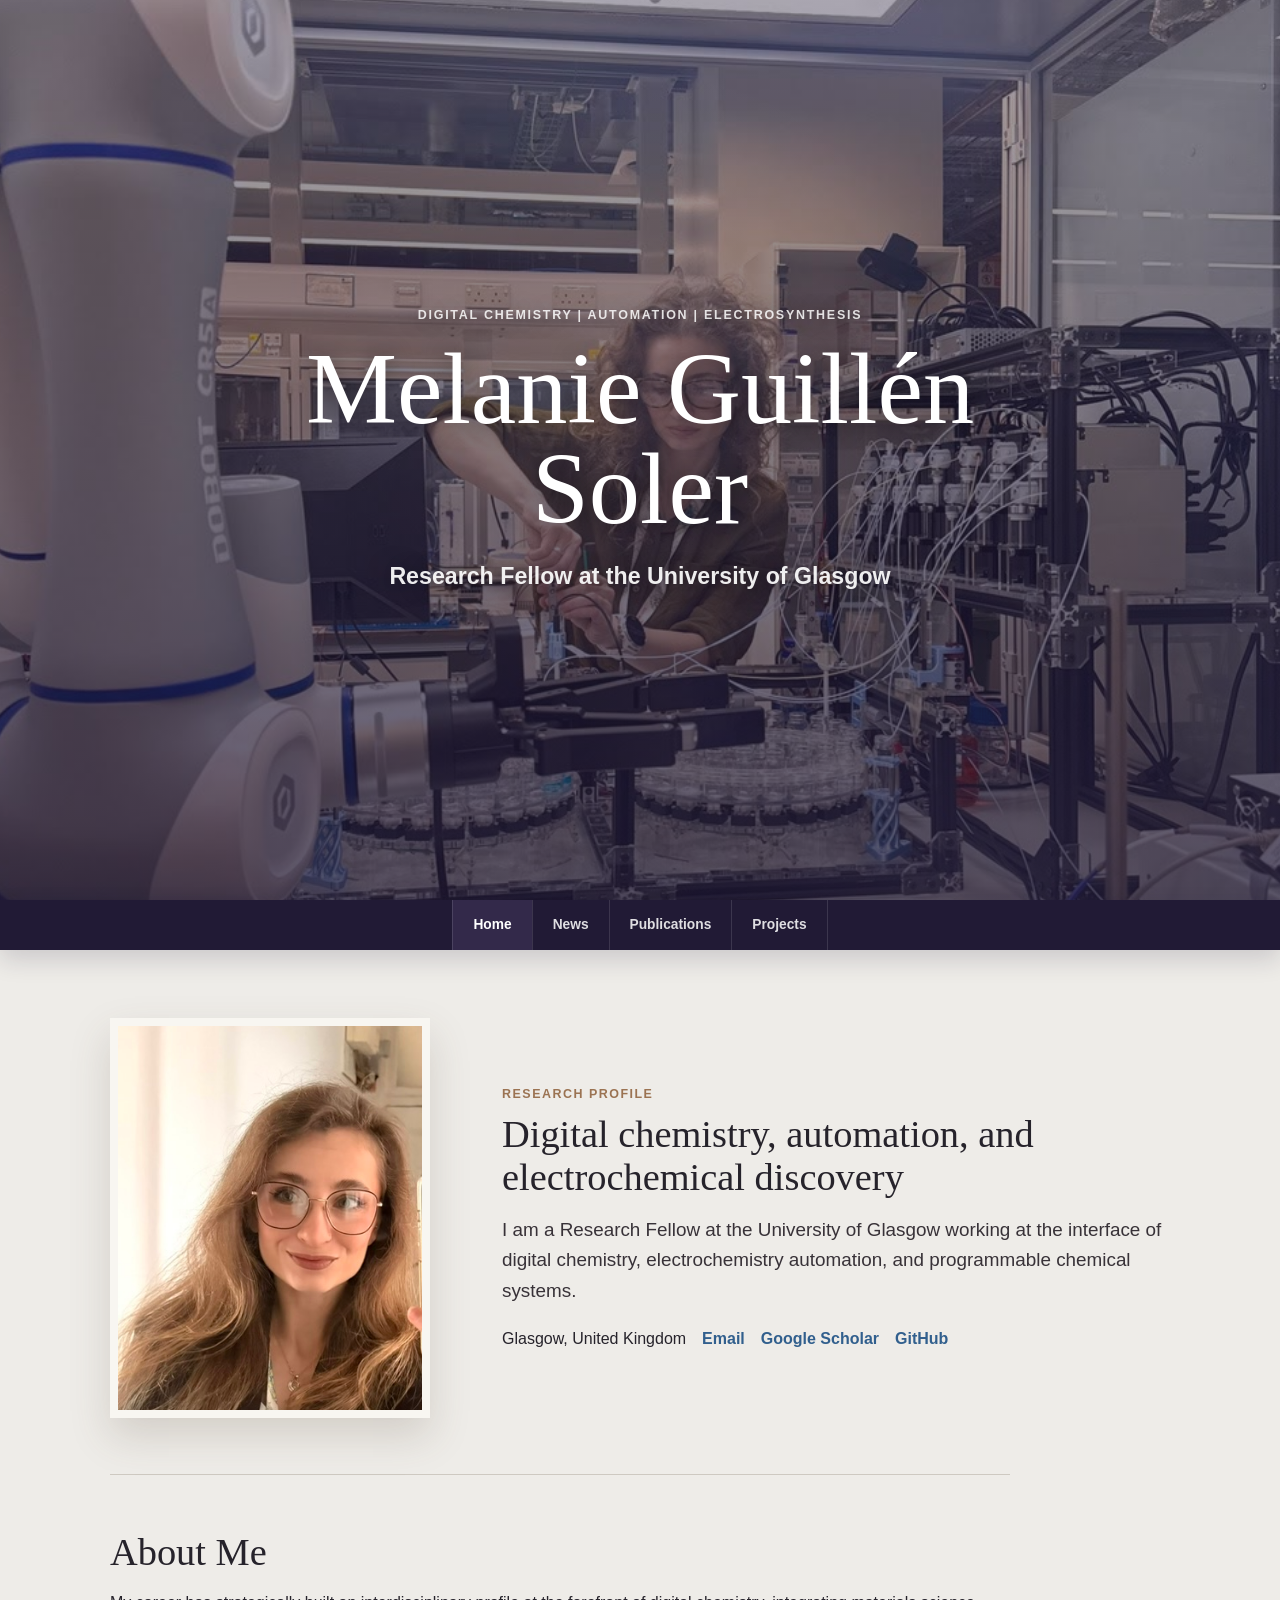
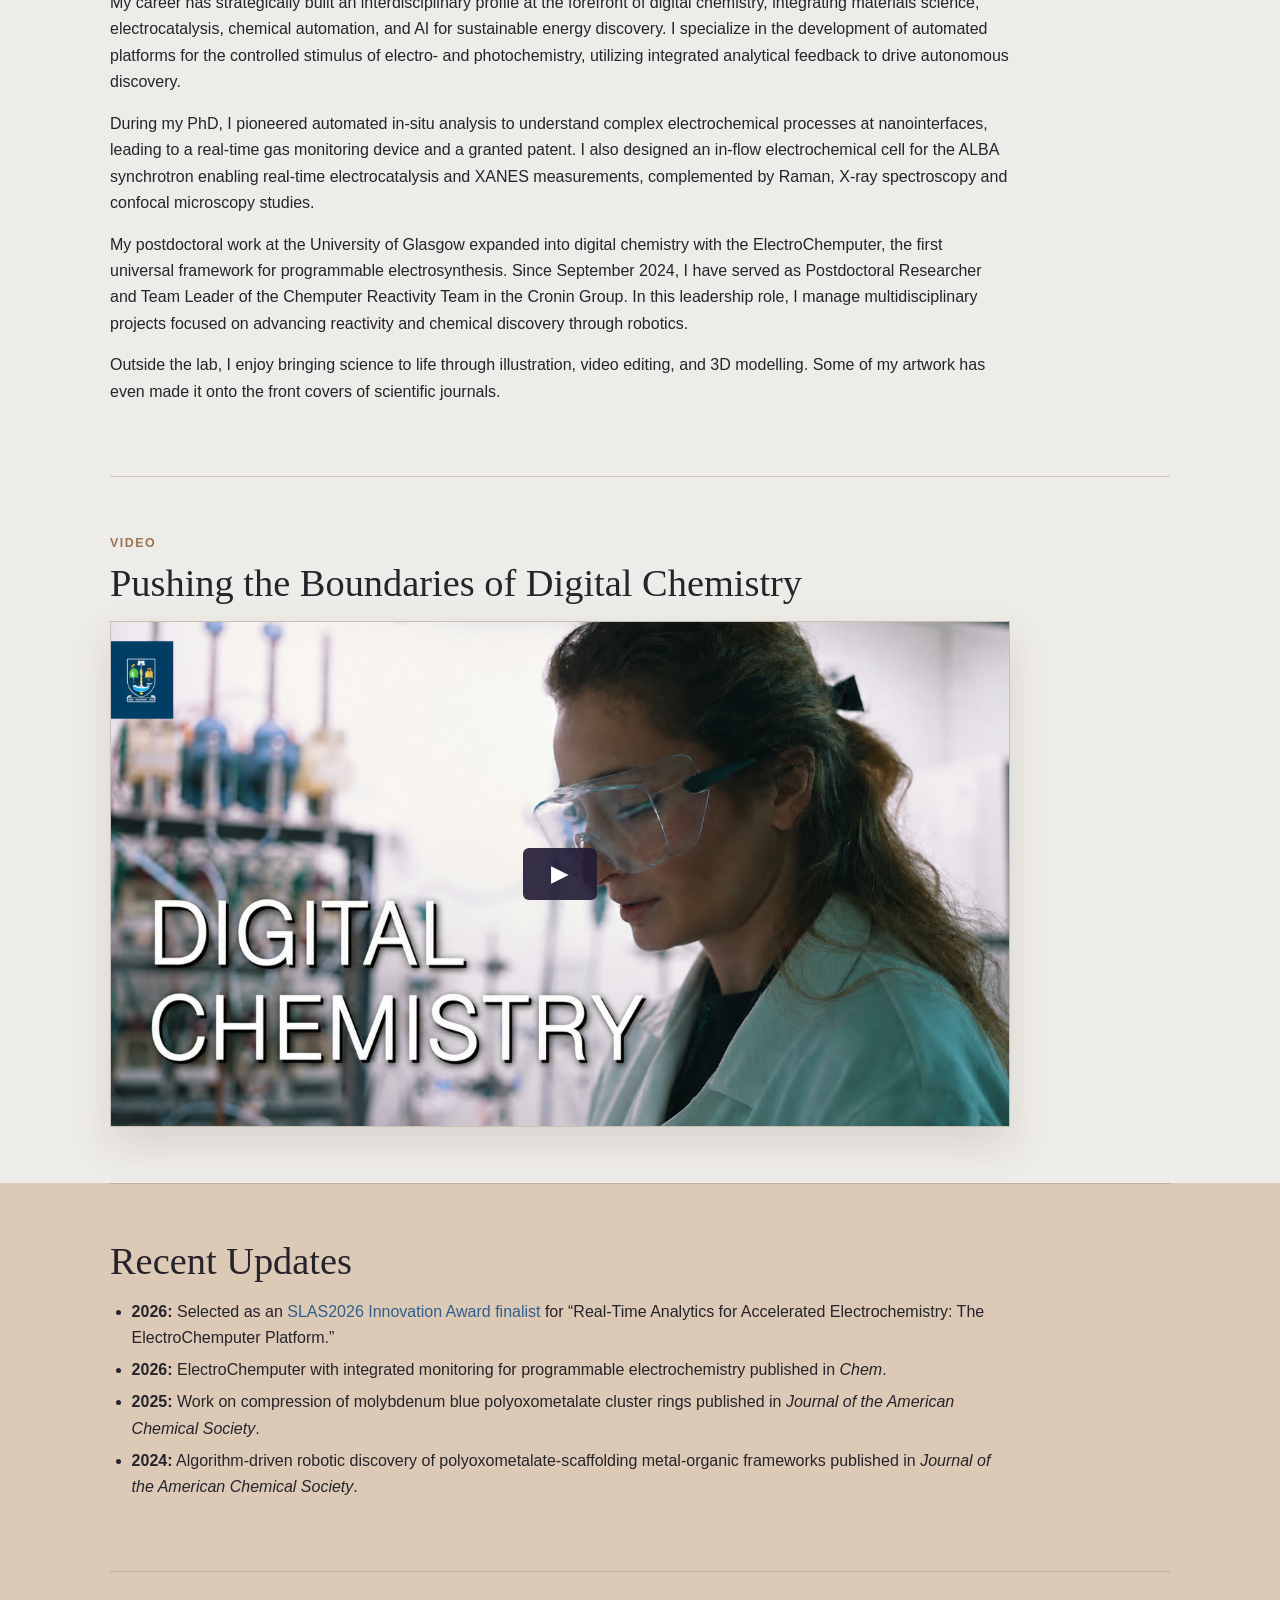
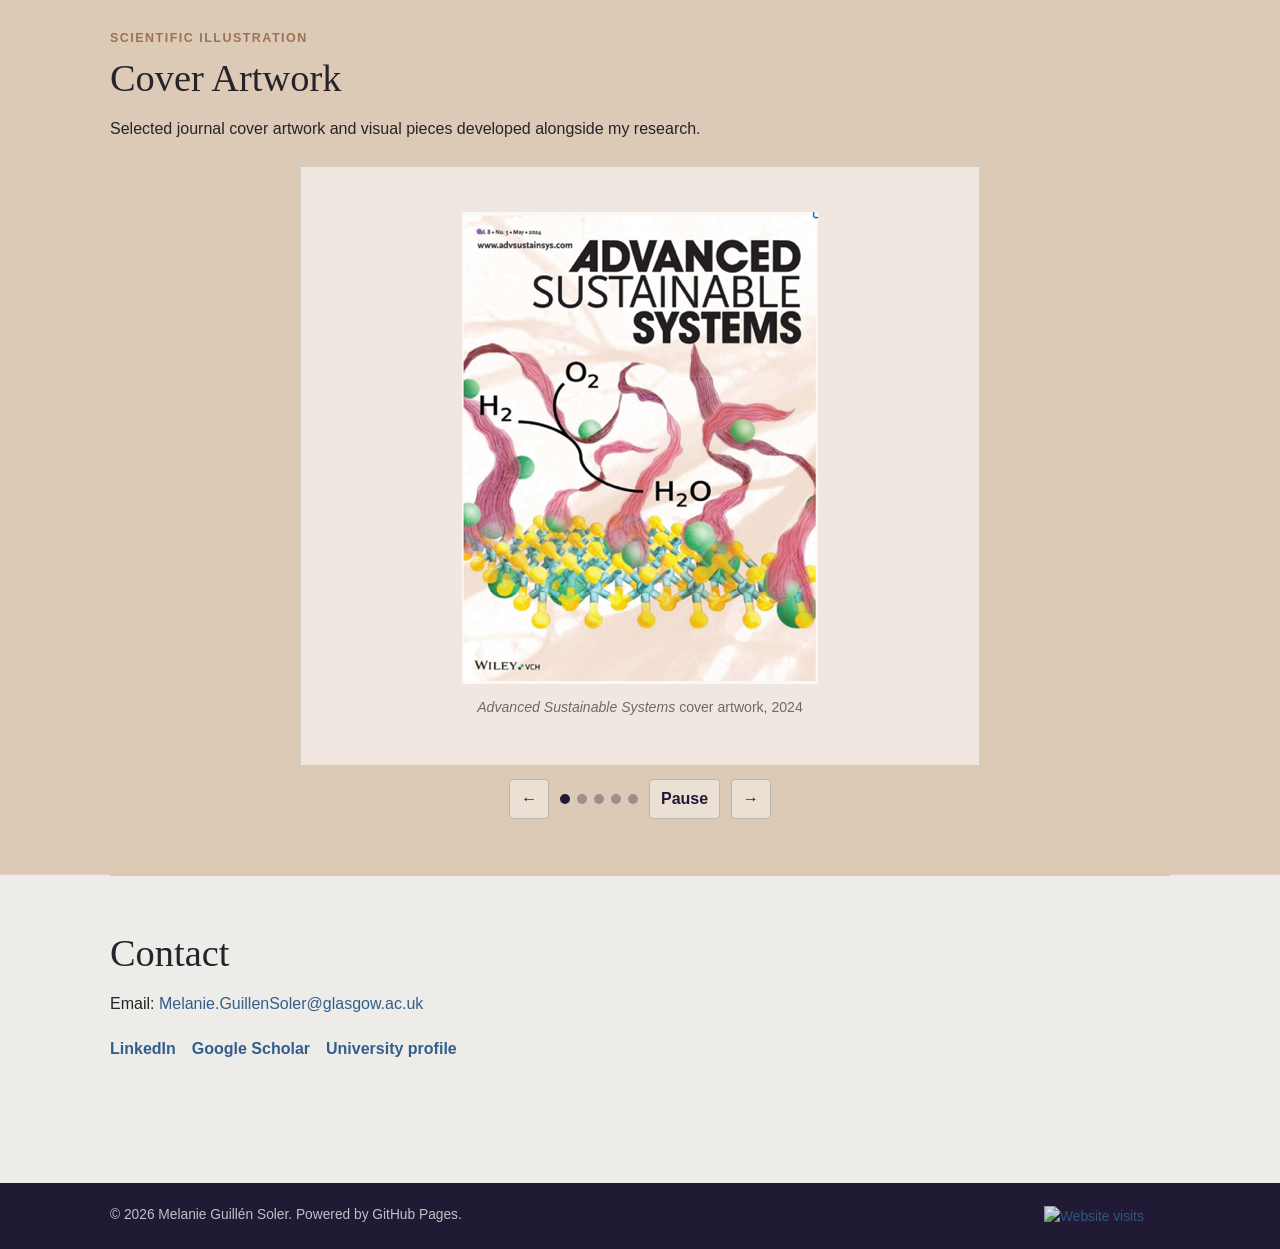
==== index.html @ f14cb4eb "Center publications and update figures" ====
<!DOCTYPE html>
<html lang="en">
<head>
  <meta charset="UTF-8" />
  <meta name="viewport" content="width=device-width, initial-scale=1.0" />
  <title>Melanie Guillén Soler | Digital Chemistry Research</title>
  <meta
    name="description"
    content="Official website of Melanie Guillén Soler, a digital chemistry researcher working on electrochemistry automation, programmable discovery, and materials research."
  />
  <meta name="author" content="Melanie Guillén Soler" />
  <meta name="robots" content="index, follow" />
  <meta
    name="keywords"
    content="Melanie Guillén Soler, Melanie Guillen Soler, digital chemistry, electrochemistry automation, Chemputer, University of Glasgow"
  />
  <link rel="canonical" href="https://melaniesoler.eu/" />

  <meta property="og:type" content="profile" />
  <meta property="og:title" content="Melanie Guillén Soler | Digital Chemistry Research" />
  <meta
    property="og:description"
    content="Research Fellow at the University of Glasgow working on digital chemistry, electrochemistry automation, programmable discovery, and robotic chemical systems."
  />
  <meta property="og:url" content="https://melaniesoler.eu/" />
  <meta property="og:image" content="https://melaniesoler.eu/assets/profile.jpeg" />
  <meta property="profile:first_name" content="Melanie" />
  <meta property="profile:last_name" content="Guillén Soler" />

  <meta name="twitter:card" content="summary_large_image" />
  <meta name="twitter:title" content="Melanie Guillén Soler | Digital Chemistry Research" />
  <meta
    name="twitter:description"
    content="Research Fellow at the University of Glasgow working on digital chemistry, electrochemistry automation, programmable discovery, and robotic chemical systems."
  />
  <meta name="twitter:image" content="https://melaniesoler.eu/assets/profile.jpeg" />

  <script type="application/ld+json">
    {
      "@context": "https://schema.org",
      "@type": "Person",
      "@id": "https://melaniesoler.eu/#melanie-guillen-soler",
      "name": "Melanie Guillén Soler",
      "alternateName": [
        "Melanie Guillen Soler",
        "Melanie G. Soler"
      ],
      "url": "https://melaniesoler.eu/",
      "image": "https://melaniesoler.eu/assets/profile.jpeg",
      "jobTitle": "Research Fellow",
      "worksFor": {
        "@type": "CollegeOrUniversity",
        "name": "University of Glasgow",
        "url": "https://www.gla.ac.uk/"
      },
      "description": "Melanie Guillén Soler is a Research Fellow at the University of Glasgow working on digital chemistry, electrochemistry automation, programmable discovery, and robotic chemical systems.",
      "knowsAbout": [
        "Digital chemistry",
        "Electrochemistry automation",
        "Programmable electrosynthesis",
        "Robotic chemical discovery",
        "Electrophotochemistry",
        "Polyoxometalate materials"
      ],
      "sameAs": [
        "https://scholar.google.com/citations?hl=en&user=Dzg-OpQAAAAJ&view_op=list_works&sortby=pubdate",
        "https://github.com/melanieguillen",
        "https://www.linkedin.com/in/melanie-guillen-542899145/",
        "https://www.gla.ac.uk/schools/chemistry/staff/melanieguillensoler/"
      ]
    }
  </script>

  <script async src="https://www.googletagmanager.com/gtag/js?id=G-Z47QRTXQ1N"></script>
  <script>
    window.dataLayer = window.dataLayer || [];
    function gtag() { dataLayer.push(arguments); }
    gtag("js", new Date());
    gtag("config", "G-Z47QRTXQ1N");
  </script>

  <link rel="stylesheet" href="style.css?v=20" />
</head>
<body>
  <header class="site-hero" id="top">
    <div class="site-hero__image" role="img" aria-label="Melanie Guillén Soler working with a robotic chemistry platform"></div>
    <div class="site-hero__shade"></div>
    <div class="site-hero__content">
      <p class="site-hero__eyebrow">Digital Chemistry | Automation | Electrosynthesis</p>
      <h1>Melanie Guillén Soler</h1>
      <p>Research Fellow at the University of Glasgow</p>
    </div>
  </header>

  <nav class="site-nav-bar" aria-label="Primary navigation">
    <div class="site-nav-bar__inner">
      <button class="menu-toggle" type="button" aria-label="Toggle navigation" data-menu-button>
        Menu
      </button>
      <div class="masthead__nav" data-sidebar>
        <a href="#home" data-view-link="home">Home</a>
        <a href="#news" data-view-link="news">News</a>
        <a href="#publications" data-view-link="publications">Publications</a>
        <a href="#projects" data-view-link="projects">Projects</a>
      </div>
    </div>
  </nav>

  <main class="page">
      <div class="site-view is-active" id="home" data-site-view="home">
        <section class="section home-profile" id="about">
          <figure class="home-profile__portrait">
            <img
              src="assets/profile.jpeg"
              alt="Portrait of Melanie Guillén Soler"
              width="356"
              height="484"
            />
          </figure>
          <div class="home-profile__copy">
            <p class="section-kicker">Research profile</p>
            <h2>Digital chemistry, automation, and electrochemical discovery</h2>
            <p class="home-profile__lead">
              I am a Research Fellow at the University of Glasgow working at the interface of
              digital chemistry, electrochemistry automation, and programmable chemical systems.
            </p>
            <ul class="profile-links" aria-label="Profile links">
              <li>Glasgow, United Kingdom</li>
              <li><a href="mailto:Melanie.GuillenSoler@glasgow.ac.uk">Email</a></li>
              <li>
                <a href="https://scholar.google.com/citations?hl=en&amp;user=Dzg-OpQAAAAJ&amp;view_op=list_works&amp;sortby=pubdate" target="_blank" rel="noopener noreferrer">
                  Google Scholar
                </a>
              </li>
              <li>
                <a href="https://github.com/melanieguillen" target="_blank" rel="noopener noreferrer">
                  GitHub
                </a>
              </li>
            </ul>
          </div>
        </section>

        <section class="section text-section" id="track-record">
          <h2>About Me</h2>
          <p>
            My career has strategically built an interdisciplinary profile at the forefront of digital
            chemistry, integrating materials science, electrocatalysis, chemical automation, and AI for
            sustainable energy discovery. I specialize in the development of automated platforms for
            the controlled stimulus of electro- and photochemistry, utilizing integrated analytical
            feedback to drive autonomous discovery.
          </p>
          <p>
            During my PhD, I pioneered automated in-situ analysis to understand complex electrochemical
            processes at nanointerfaces, leading to a real-time gas monitoring device and a granted
            patent. I also designed an in-flow electrochemical cell for the ALBA synchrotron enabling
            real-time electrocatalysis and XANES measurements, complemented by Raman, X-ray spectroscopy
            and confocal microscopy studies.
          </p>
          <p>
            My postdoctoral work at the University of Glasgow expanded into digital chemistry with the
            ElectroChemputer, the first universal framework for programmable electrosynthesis. Since
            September 2024, I have served as Postdoctoral Researcher and Team Leader of the Chemputer
            Reactivity Team in the Cronin Group. In this leadership role, I manage
            multidisciplinary projects focused on advancing reactivity and chemical discovery through
            robotics.
          </p>
          <p>
            Outside the lab, I enjoy bringing science to life through illustration, video editing, and
            3D modelling. Some of my artwork has even made it onto the front covers of scientific
            journals.
          </p>
        </section>

        <section class="section">
          <div class="featured-video">
            <p class="section-kicker">Video</p>
            <h2>Pushing the Boundaries of Digital Chemistry</h2>
            <div class="featured-video__frame">
              <button
                class="featured-video__preview"
                type="button"
                data-video-trigger
                data-video-id="xAt3PUJclLk"
                aria-label="Play Pushing the Boundaries of Digital Chemistry"
              >
                <img
                  src="assets/video/digital-chemistry-preview.jpg?v=3"
                  alt=""
                  width="1280"
                  height="720"
                  loading="lazy"
                />
                <span class="featured-video__play" aria-hidden="true">▶</span>
              </button>
            </div>
          </div>
        </section>

        <section class="section" id="updates">
          <h2>Recent Updates</h2>
          <ul class="updates-list">
            <li>
              <strong>2026:</strong> Selected as an
              <a href="https://www.slas.org/events-calendar/slas2026-international-conference-exhibition/present/innovation-award/" target="_blank" rel="noopener noreferrer">
                SLAS2026 Innovation Award finalist
              </a>
              for “Real-Time Analytics for Accelerated Electrochemistry: The ElectroChemputer Platform.”
            </li>
            <li>
              <strong>2026:</strong> ElectroChemputer with integrated monitoring for programmable
              electrochemistry published in <em>Chem</em>.
            </li>
            <li>
              <strong>2025:</strong> Work on compression of molybdenum blue polyoxometalate cluster
              rings published in <em>Journal of the American Chemical Society</em>.
            </li>
            <li>
              <strong>2024:</strong> Algorithm-driven robotic discovery of polyoxometalate-scaffolding
              metal-organic frameworks published in <em>Journal of the American Chemical Society</em>.
            </li>
          </ul>
        </section>

        <section class="section cover-artwork" id="cover-artwork">
          <p class="section-kicker">Scientific illustration</p>
          <h2>Cover Artwork</h2>
          <p>
            Selected journal cover artwork and visual pieces developed alongside my research.
          </p>
          <div class="artwork-carousel" data-carousel aria-label="Selected scientific cover artwork">
            <div class="artwork-carousel__viewport" aria-live="polite">
              <div class="artwork-carousel__track" data-carousel-track>
                <figure class="artwork-carousel__slide is-active" data-carousel-slide>
                  <img
                    src="assets/publications/advanced-sustainable-systems-cover.png"
                    alt="Advanced Sustainable Systems journal cover artwork designed by Melanie Guillén Soler"
                    width="356"
                    height="472"
                  />
                  <figcaption><em>Advanced Sustainable Systems</em> cover artwork, 2024</figcaption>
                </figure>
                <figure class="artwork-carousel__slide" data-carousel-slide aria-hidden="true">
                  <img
                    src="assets/publications/chemsuschem-cover.png"
                    alt="ChemSusChem journal cover artwork designed by Melanie Guillén Soler"
                    width="356"
                    height="470"
                  />
                  <figcaption><em>ChemSusChem</em> cover artwork, 2021</figcaption>
                </figure>
                <figure class="artwork-carousel__slide" data-carousel-slide aria-hidden="true">
                  <img
                    src="assets/publications/electrochemputer-graphical-abstract.jpeg"
                    alt="Graphical abstract for the ElectroChemputer publication"
                    width="375"
                    height="375"
                  />
                  <figcaption>ElectroChemputer graphical abstract</figcaption>
                </figure>
                <figure class="artwork-carousel__slide" data-carousel-slide aria-hidden="true">
                  <img
                    src="assets/publications/toc-robotic-pomof-discovery.jpg"
                    alt="Graphical abstract of algorithm-driven robotic discovery of POM-based metal-organic frameworks"
                    width="728"
                    height="413"
                  />
                  <figcaption>Algorithm-driven robotic POMOF discovery graphical abstract</figcaption>
                </figure>
                <figure class="artwork-carousel__slide" data-carousel-slide aria-hidden="true">
                  <img
                    src="assets/publications/advanced-science-nanointerfaces-figure.png"
                    alt="Advanced Science figure showing adaptive catalytic nanointerfaces and electrochemical performance"
                    width="600"
                    height="472"
                  />
                  <figcaption><em>Advanced Science</em> adaptive catalytic nanointerfaces figure</figcaption>
                </figure>
              </div>
            </div>

            <div class="artwork-carousel__controls">
              <button type="button" data-carousel-previous aria-label="Previous artwork" title="Previous artwork">
                &larr;
              </button>
              <div class="artwork-carousel__dots" data-carousel-dots aria-label="Choose artwork"></div>
              <button type="button" class="artwork-carousel__toggle" data-carousel-toggle aria-label="Pause automatic artwork carousel">
                Pause
              </button>
              <button type="button" data-carousel-next aria-label="Next artwork" title="Next artwork">
                &rarr;
              </button>
            </div>
          </div>
        </section>

        <section class="section" id="contact">
          <h2>Contact</h2>
          <p>
            Email:
            <a href="mailto:Melanie.GuillenSoler@glasgow.ac.uk">Melanie.GuillenSoler@glasgow.ac.uk</a>
          </p>
          <ul class="contact-links">
            <li>
              <a href="https://www.linkedin.com/in/melanie-guillen-542899145/?locale=es" target="_blank" rel="noopener noreferrer">
                LinkedIn
              </a>
            </li>
            <li>
              <a href="https://scholar.google.com/citations?hl=en&amp;user=Dzg-OpQAAAAJ&amp;view_op=list_works&amp;sortby=pubdate" target="_blank" rel="noopener noreferrer">
                Google Scholar
              </a>
            </li>
            <li>
              <a href="https://www.gla.ac.uk/schools/chemistry/staff/melanieguillensoler/" target="_blank" rel="noopener noreferrer">
                University profile
              </a>
            </li>
          </ul>
        </section>
      </div>

      <div class="site-view" id="news" data-site-view="news" hidden>
        <section class="section news-page">
          <div class="news-grid">
            <div class="news-updates">
              <p class="section-kicker">News</p>
              <h2>Latest Updates</h2>
              <article class="news-update news-update--empty">
                <p class="news-update__meta">Coming soon</p>
                <h3>Updates in preparation</h3>
                <p>
                  New announcements, conference notes, and research milestones will be added here as
                  this section develops.
                </p>
              </article>
            </div>

            <aside class="social-feed" id="social-feed" aria-label="Social media feed">
              <div class="social-feed__heading">
                <span aria-hidden="true">in</span>
                <h2>Social Media Feed</h2>
              </div>
              <p class="social-feed__intro">
                Selected posts from my LinkedIn activity.
              </p>

              <article class="linkedin-post">
                <div class="linkedin-post__top">
                  <img
                    class="linkedin-post__avatar"
                    src="assets/profile.jpeg"
                    alt=""
                    width="52"
                    height="52"
                    loading="lazy"
                  />
                  <div class="linkedin-post__identity">
                    <p class="linkedin-post__name">Melanie Guillén Soler</p>
                    <p class="linkedin-post__source">Research Fellow at the University of Glasgow · July 2026</p>
                  </div>
                  <span class="linkedin-post__badge" aria-label="LinkedIn">in</span>
                </div>
                <p class="linkedin-post__body">I’m very happy to share that our article, “Support-Controlled Reaction Pathways via Dynamic Sulfur-Mediated Interfaces for Selective Urea Electrolysis,” has been published in Advanced Functional Materials 🥳

This work is especially meaningful to me, as it started during the first years of my PhD in Santiago de Compostela. Looking back, it represents many experiments, discussions, challenges, and learning moments that helped shape me as a researcher.

In this work, we show that catalyst supports are not passive spectators. By using sulfur-doped graphitized carbon nanofibers, we demonstrate that dynamic sulfur-mediated interfaces can steer urea electrolysis pathways and improve selectivity toward N₂. This provides a novel control of the reaction pathway through adaptive catalyst–support interactions.

I’m grateful to all the co-authors who made this work possible. My first co-author Lucía Vizcaíno Anaya, Ahmad, Jose and my PhD supervisor Maria Giménez. Thank you for support, and contributions throughout the process.

Proud to share this milestone, and excited for what comes next.

🔗 https://lnkd.in/ePJhFUMp

#PhD #Research #MaterialsScience #Electrocatalysis #AdvancedFunctionalMaterials #UreaElectrolysis</p>
                <figure class="linkedin-post__media">
                  <img
                    src="assets/publications/toc-support-controlled-urea-electrolysis.png"
                    alt="Graphical abstract for support-controlled selective urea electrolysis"
                    loading="lazy"
                  />
                </figure>
                <div class="linkedin-post__actions">
                  <span>Research update</span>
                  <a
                    href="https://www.linkedin.com/feed/update/urn:li:activity:7476211692759126016/"
                    target="_blank"
                    rel="noopener noreferrer"
                  >
                    View on LinkedIn
                  </a>
                  <a
                    href="https://advanced.onlinelibrary.wiley.com/doi/10.1002/adfm.76641?af=R"
                    target="_blank"
                    rel="noopener noreferrer"
                  >
                    Read paper
                  </a>
                </div>
              </article>

              <article class="linkedin-post">
                <div class="linkedin-post__top">
                  <img
                    class="linkedin-post__avatar"
                    src="assets/profile.jpeg"
                    alt=""
                    width="52"
                    height="52"
                    loading="lazy"
                  />
                  <div class="linkedin-post__identity">
                    <p class="linkedin-post__name">Melanie Guillén Soler</p>
                    <p class="linkedin-post__source">Research Fellow at the University of Glasgow · SLAS2026</p>
                  </div>
                  <span class="linkedin-post__badge" aria-label="LinkedIn">in</span>
                </div>
                <p class="linkedin-post__body">Don’t miss my talk at 11!!! See you there! #SLAS2026</p>
                <figure class="linkedin-post__media">
                  <img
                    src="assets/news/linkedin-slas2026-talk.jpg"
                    alt="LinkedIn image from the SLAS2026 Innovation Award finalist post"
                    loading="lazy"
                  />
                </figure>
                <div class="linkedin-post__actions">
                  <span>SLAS2026</span>
                  <a
                    href="https://www.linkedin.com/feed/update/urn:li:activity:7427011193288200192/"
                    target="_blank"
                    rel="noopener noreferrer"
                  >
                    View on LinkedIn
                  </a>
                </div>
              </article>

              <article class="linkedin-post">
                <div class="linkedin-post__top">
                  <img
                    class="linkedin-post__avatar"
                    src="assets/profile.jpeg"
                    alt=""
                    width="52"
                    height="52"
                    loading="lazy"
                  />
                  <div class="linkedin-post__identity">
                    <p class="linkedin-post__name">Melanie Guillén Soler shared a post</p>
                    <p class="linkedin-post__source">LinkedIn · March 2026</p>
                  </div>
                  <span class="linkedin-post__badge" aria-label="LinkedIn">in</span>
                </div>
                <p class="linkedin-post__body">Chemical automation is only as good as the tools holding it together, and fragmented device handling remains one of the biggest bottlenecks in automating chemistry labs.

PyLabware tackles this and more with a unified, capability-based framework that standardises communication across preparative and analytical devices. With support for 40+ commercial and in-house instruments from 20+ manufacturers - such as rotary evaporators, hotplates, stirrers, and NMR spectrometers - it's built to scale with your chemistry, not against it, providing simple reaction control and detailed reaction insights.

Also check out Dominika Urbańczyk's (https://lnkd.in/eig-Tj6W), Jacopo Zero's (https://lnkd.in/e6JWHWw8), and Melanie Guillen's (https://lnkd.in/eDdGuFJF) works showcasing how PyLabware powers execution and reaction analysis for medicinal, microwave, and electrochemical syntheses within the Chemputer platform implementation of the Chemical Description Language (χDL) framework!

#RSCPoster #RSCDigital #RSCEng Royal Society of Chemistry</p>
                <figure class="linkedin-post__media">
                  <img
                    src="assets/news/linkedin-pylabware.jpg"
                    alt="LinkedIn image from a PyLabware chemical automation post"
                    loading="lazy"
                  />
                </figure>
                <div class="linkedin-post__actions">
                  <span>Chemical automation</span>
                  <a
                    href="https://www.linkedin.com/feed/update/urn:li:activity:7434596815317929985/"
                    target="_blank"
                    rel="noopener noreferrer"
                  >
                    View on LinkedIn
                  </a>
                </div>
              </article>

              <article class="linkedin-post">
                <div class="linkedin-post__top">
                  <img
                    class="linkedin-post__avatar"
                    src="assets/profile.jpeg"
                    alt=""
                    width="52"
                    height="52"
                    loading="lazy"
                  />
                  <div class="linkedin-post__identity">
                    <p class="linkedin-post__name">Melanie Guillén Soler</p>
                    <p class="linkedin-post__source">Research Fellow at the University of Glasgow · March 2026</p>
                  </div>
                  <span class="linkedin-post__badge" aria-label="LinkedIn">in</span>
                </div>
                <p class="linkedin-post__body">Excited to share our latest work for the #RSCPoster on the ElectroChemputer, a programmable, modular platform that unifies automated electrochemical synthesis with real-time analytical feedback!

👉 Key Highlights:
- Standardized Framework: A hardware-agnostic system for programmable electrosynthesis using XDL syntax.
- Real-Time Monitoring: Integrated on-line NMR spectroscopy and electroanalysis (CV, charge) to track reaction progression.
- Smart Analytics: We use a Jaccard similarity index and a plateau-detection algorithm to automate endpoint detection.
- Versatility: Validated across diverse reactions including nucleophilic substitutions, oxidative couplings, on-site gas generation for downstream hydrogenation and electrodeposition of polymers.

Check out the full details in our recent publication in Chem! https://lnkd.in/eCjeTe9e

#RSCDigital #DigitalDiscovery #RSCOrg #RSCPoster #RSCPoster26 #Automation #Electrochemistry #DigitalChemistry #Chemputer #Sustainability #Innovation</p>
                <figure class="linkedin-post__media">
                  <img
                    src="assets/news/linkedin-electrochemputer-rscposter.jpg"
                    alt="LinkedIn poster image for the ElectroChemputer RSCPoster update"
                    loading="lazy"
                  />
                </figure>
                <div class="linkedin-post__actions">
                  <span>RSCPoster</span>
                  <a
                    href="https://www.linkedin.com/feed/update/urn:li:activity:7434580267085967360/"
                    target="_blank"
                    rel="noopener noreferrer"
                  >
                    View on LinkedIn
                  </a>
                  <a
                    href="https://lnkd.in/eCjeTe9e"
                    target="_blank"
                    rel="noopener noreferrer"
                  >
                    Publication link
                  </a>
                </div>
              </article>

              <article class="linkedin-post">
                <div class="linkedin-post__top">
                  <img
                    class="linkedin-post__avatar"
                    src="assets/profile.jpeg"
                    alt=""
                    width="52"
                    height="52"
                    loading="lazy"
                  />
                  <div class="linkedin-post__identity">
                    <p class="linkedin-post__name">Melanie Guillén Soler shared a post</p>
                    <p class="linkedin-post__source">LinkedIn · March 2026</p>
                  </div>
                  <span class="linkedin-post__badge" aria-label="LinkedIn">in</span>
                </div>
                <p class="linkedin-post__body">Excited to share my poster on automating API synthesis for accessible drug manufacturing using the Chemputer platform and the Chemical Description Language χDL.

#RSCPoster #RSCDigital Digital Discovery #RSCDigital</p>
                <figure class="linkedin-post__media">
                  <img
                    src="assets/news/linkedin-api-synthesis.jpg"
                    alt="LinkedIn poster image about automating API synthesis with the Chemputer"
                    loading="lazy"
                  />
                </figure>
                <div class="linkedin-post__actions">
                  <span>RSCPoster</span>
                  <a
                    href="https://www.linkedin.com/feed/update/urn:li:activity:7434572882266992640/"
                    target="_blank"
                    rel="noopener noreferrer"
                  >
                    View on LinkedIn
                  </a>
                </div>
              </article>

              <article class="linkedin-post">
                <div class="linkedin-post__top">
                  <img
                    class="linkedin-post__avatar"
                    src="assets/profile.jpeg"
                    alt=""
                    width="52"
                    height="52"
                    loading="lazy"
                  />
                  <div class="linkedin-post__identity">
                    <p class="linkedin-post__name">Melanie Guillén Soler shared a post</p>
                    <p class="linkedin-post__source">LinkedIn · March 2026</p>
                  </div>
                  <span class="linkedin-post__badge" aria-label="LinkedIn">in</span>
                </div>
                <p class="linkedin-post__body">Have you ever wanted to automate microwave chemistry?
Check out how we did it using the Chemputer platform and the Chemical Description Language χDL!

You can find more details in our paper:
https://lnkd.in/eeujdDMe

#RSCPoster #RSCDigital #RSCEng Digital Discovery #RSCDigital</p>
                <figure class="linkedin-post__media">
                  <img
                    src="assets/news/linkedin-microwave-chemistry.jpg"
                    alt="LinkedIn poster image about automated microwave chemistry"
                    loading="lazy"
                  />
                </figure>
                <div class="linkedin-post__actions">
                  <span>RSCPoster</span>
                  <a
                    href="https://www.linkedin.com/feed/update/urn:li:activity:7434572776574877696/"
                    target="_blank"
                    rel="noopener noreferrer"
                  >
                    View on LinkedIn
                  </a>
                </div>
              </article>

              <article class="linkedin-post">
                <div class="linkedin-post__top">
                  <img
                    class="linkedin-post__avatar"
                    src="assets/profile.jpeg"
                    alt=""
                    width="52"
                    height="52"
                    loading="lazy"
                  />
                  <div class="linkedin-post__identity">
                    <p class="linkedin-post__name">Melanie Guillén Soler</p>
                    <p class="linkedin-post__source">Research Fellow at the University of Glasgow · March 2026</p>
                  </div>
                  <span class="linkedin-post__badge" aria-label="LinkedIn">in</span>
                </div>
                <p class="linkedin-post__body">I am very happy to share that our paper, "ElectroChemputer with integrated monitoring for programmable electrochemistry," is now published in Chem Cell Press

Given the fact that electrosynthesis introduces a multitude of additional electrochemical reaction parameters (many of which are unfamiliar to traditionally trained chemists), this clearly demonstrates the urgent need for unified hardware and software approaches that streamline the development and optimization of electrosynthesis without restricting the accessible (electro-)chemical reaction space.
To tackle this, we developed a modular platform that encodes electrochemical procedures into executable digital scripts. Here, we extend the digital chemistry infrastructure into the electrochemical domain by introducing hardware-agnostic control, standardized protocol execution, and real-time reaction monitoring within a unified software environment.

The peer review process was incredibly constructive and rewarding. The reviewers highlighted the platform's flexibility and describing the breadth of the work as a "tour de force in electrosynthesis". One reviewer specifically pointed out our approach to generating hydrogen and oxygen gases in situ as a promising way to avoid storing hazardous reagents. By applying a plateau-detection algorithm to the course of the Jaccard similarity index, we establish an automated endpoint detection. To the best of our knowledge, this method has not been used together with electrochemical synthesis before.

Most importantly, we have made our tools more accessible to the community. We detailed a minimal setup and provided open-source 3D-printable files for our reactor lids. This ensures anyone can replicate our standardized setup for reproducible preparative synthesis, even without building the fully automated robot.

A big thank you to my co-authors for their hard work Robert Rauschen Kristine Laws Abhishek Sharma Niclas Grocholski Mark McNulty and Lee Cronin

Read the open-access paper here: https://lnkd.in/eCjeTe9e

A huge thanks to Carsten Streb's preview of our paper in the same issue: https://lnkd.in/eG67PbSN

#Electrochemistry #Automation #DigitalChemistry #ChemCellPress #OpenScience #Robotics</p>
                <figure class="linkedin-post__media">
                  <img
                    src="assets/publications/electrochemputer-graphical-abstract.jpeg"
                    alt="Graphical abstract for the ElectroChemputer publication"
                    loading="lazy"
                  />
                </figure>
                <div class="linkedin-post__actions">
                  <span>Publication</span>
                  <a
                    href="https://www.linkedin.com/feed/update/urn:li:activity:7432036838439071744/"
                    target="_blank"
                    rel="noopener noreferrer"
                  >
                    View on LinkedIn
                  </a>
                  <a
                    href="https://lnkd.in/eCjeTe9e"
                    target="_blank"
                    rel="noopener noreferrer"
                  >
                    Publication link
                  </a>
                </div>
              </article>

              <article class="linkedin-post">
                <div class="linkedin-post__top">
                  <img
                    class="linkedin-post__avatar"
                    src="assets/profile.jpeg"
                    alt=""
                    width="52"
                    height="52"
                    loading="lazy"
                  />
                  <div class="linkedin-post__identity">
                    <p class="linkedin-post__name">Melanie Guillén Soler</p>
                    <p class="linkedin-post__source">Research Fellow at the University of Glasgow · 2025</p>
                  </div>
                  <span class="linkedin-post__badge" aria-label="LinkedIn">in</span>
                </div>
                <p class="linkedin-post__body">🎉 I’m delighted and profoundly relieved to share that one of the key projects from my PhD research has been published in Advanced Materials!
Working on this publication took intense dedication, and seeing the results finally published in such a high-impact journal is incredibly rewarding.
The paper, titled "POM-Based Water Splitting Catalyst Under Acid Conditions Driven by Its Assembly on Carbon Nanotubes", focuses on the challenge of developing stable, earth-abundant, and efficient bifunctional electrocatalysts for water electrolysis under harsh acidic conditions. Our findings detail a novel vanadium POM material whose catalytic activity can be precisely switched from oxygen to hydrogen evolution by simply controlling its assembly on carbon nanotubes.

I want to express my gratitude to all co-authours, collaborators and supervisor for the fantastic team work: María Giménez, Eugenia Pilar Quirós Díez, PhD, Carlos Herreros Lucas Alejandro López Moreno José Manuel Vila-Fungueiriño, Antonio L. Llamas-Saiz, Karol Strutynski, and Manuel Melle-Franco.

You can read the full article here and see the final outcome of this research effort: https://lnkd.in/eARbrwX3

#AdvancedMaterials #Publication #Science #Innovation #MaterialScience #AcademicJournal #Electrocatalysis #Polyoxometalates</p>
                <figure class="linkedin-post__media">
                  <img
                    src="assets/illustrations/water-splitting-pathways.png"
                    alt="Illustration of POM-based water splitting catalyst pathways"
                    loading="lazy"
                  />
                </figure>
                <div class="linkedin-post__actions">
                  <span>Publication</span>
                  <a
                    href="https://www.linkedin.com/feed/update/urn:li:activity:7399466133164249088/"
                    target="_blank"
                    rel="noopener noreferrer"
                  >
                    View on LinkedIn
                  </a>
                  <a
                    href="https://lnkd.in/eARbrwX3"
                    target="_blank"
                    rel="noopener noreferrer"
                  >
                    Publication link
                  </a>
                </div>
              </article>

              <article class="linkedin-post">
                <div class="linkedin-post__top">
                  <img
                    class="linkedin-post__avatar"
                    src="assets/profile.jpeg"
                    alt=""
                    width="52"
                    height="52"
                    loading="lazy"
                  />
                  <div class="linkedin-post__identity">
                    <p class="linkedin-post__name">Melanie Guillén Soler</p>
                    <p class="linkedin-post__source">Research Fellow at the University of Glasgow · 2025</p>
                  </div>
                  <span class="linkedin-post__badge" aria-label="LinkedIn">in</span>
                </div>
                <p class="linkedin-post__body">Had a fantastic time at the ACS Fall 2025 meeting in Washington DC!

I had the opportunity to present my research in the Cronin group at the University of Glasgow on “Fully automated platform for programmable electrochemical reactions” and the conversations that followed were incredibly insightful. It was energizing to share my work and learn from so many brilliant minds in the field.

Beyond the presentation, I met so many wonderful people and made some great connections.

Special thanks to David Meier and Miguel M. de Vries Ibáñez for “Science in Pub” activity. It was an amazing informal science communication event where we presented automation in chemistry to non-specialist audience. A great reminder of the importance to making science accessible to everyone!

Looking forward to stating in touch with everyone I met and continuing these valuable discussions.

#ACSFall2025 #chemistry #automation #research #science</p>
                <figure class="linkedin-post__media linkedin-post__media--grid">
                  <img
                    src="assets/news/linkedin-acs-fall-2025-1.jpg"
                    alt="ACS Fall 2025 LinkedIn image 1"
                    loading="lazy"
                  />
                  <img
                    src="assets/news/linkedin-acs-fall-2025-2.jpg"
                    alt="ACS Fall 2025 LinkedIn image 2"
                    loading="lazy"
                  />
                  <img
                    src="assets/news/linkedin-acs-fall-2025-3.jpg"
                    alt="ACS Fall 2025 LinkedIn image 3"
                    loading="lazy"
                  />
                  <img
                    src="assets/news/linkedin-acs-fall-2025-4.jpg"
                    alt="ACS Fall 2025 LinkedIn image 4"
                    loading="lazy"
                  />
                </figure>
                <div class="linkedin-post__actions">
                  <span>Conference</span>
                  <a
                    href="https://www.linkedin.com/feed/update/urn:li:activity:7365685355586457601/"
                    target="_blank"
                    rel="noopener noreferrer"
                  >
                    View on LinkedIn
                  </a>
                </div>
              </article>

            </aside>
          </div>
        </section>
      </div>

      <div class="site-view" id="publications" data-site-view="publications" hidden>
        <section class="section publications-section">
          <h2>Publications</h2>
          <p class="section-intro">
            Peer-reviewed publications listed in my current CV.
          </p>

          <h3>Published Research</h3>
          <ol class="publication-list">
            <li class="publication-item">
              <p class="publication-item__title">
                <a href="https://doi.org/10.1016/j.chempr.2025.102907" target="_blank" rel="noopener noreferrer">
                  ElectroChemputer with Integrated Monitoring for Programmable Electrochemistry
                </a>
              </p>
              <p class="publication-item__authors">
                <strong>Melanie Guillén Soler</strong>, Robert Rauschen, Kristine Laws, Abhishek Sharma,
                Niclas Grocholski, Mark McNulty, and Leroy Cronin
              </p>
              <p class="publication-item__citation"><em>Chem</em>, 2026, 12, 102907.</p>
              <figure class="publication-item__toc">
                <img
                  src="assets/publications/electrochemputer-xdl-platform.png"
                  alt="ElectroChemputer overview showing chemical, digital, and graph representations"
                  loading="lazy"
                />
              </figure>
            </li>
            <li class="publication-item">
              <p class="publication-item__title">
                <a href="https://advanced.onlinelibrary.wiley.com/doi/10.1002/adfm.76641" target="_blank" rel="noopener noreferrer">
                  Support-Controlled Reaction Pathways via Dynamic Sulfur-Mediated Interfaces for
                  Selective Urea Electrolysis
                </a>
              </p>
              <p class="publication-item__authors">
                <strong>Melanie Guillén Soler</strong>, Lucia Vizcaíno-Anaya, Ahmad Tayyebi,
                José Manuel Vila-Fungueiriño, and María del Carmen Giménez-López
              </p>
              <p class="publication-item__citation"><em>Advanced Functional Materials</em>, 2026.</p>
              <figure class="publication-item__toc">
                <img
                  src="assets/publications/toc-support-controlled-urea-electrolysis.png"
                  alt="Graphical abstract for selective urea electrolysis through support-controlled reaction pathways"
                  loading="lazy"
                />
              </figure>
            </li>
            <li class="publication-item">
              <p class="publication-item__title">
                <a href="https://doi.org/10.1002/adma.202512902" target="_blank" rel="noopener noreferrer">
                  POM-based Water Splitting Catalyst Under Acid Conditions Driven by its Assembly on
                  Carbon Nanotubes
                </a>
              </p>
              <p class="publication-item__authors">
                <strong>Melanie Guillén Soler</strong>, Eugenia Quirós Díez, Carlos Herreros-Lucas,
                Alejandro López Moreno, José Manuel Vila-Fungueiriño, Antonio Luis Llamas Sains,
                Karol Strutynski, Manuel Melle Franco, and María del Carmen Giménez-López
              </p>
              <p class="publication-item__citation"><em>Advanced Materials</em>, 2025, e12902.</p>
              <figure class="publication-item__toc">
                <img
                  src="assets/illustrations/water-splitting-pathways.png"
                  alt="Graphical overview of the POM-based water-splitting catalyst and reaction pathways"
                  loading="lazy"
                />
              </figure>
            </li>
            <li class="publication-item">
              <p class="publication-item__title">
                <a href="https://doi.org/10.1002/advs.202505104" target="_blank" rel="noopener noreferrer">
                  Adaptive Catalytic Nanointerfaces of Controlled Hydrogen Evolution: an in Situ
                  Electrochemical Approach
                </a>
              </p>
              <p class="publication-item__authors">
                Carlos Herreros-Lucas, <strong>Melanie Guillén Soler</strong>, Lucía Vizcaíno-Anaya,
                Glen Murray, Mehtap Aygün, José Manuel Vila-Fungueiriño, and María del Carmen
                Giménez-López
              </p>
              <p class="publication-item__citation"><em>Advanced Science</em>, 2025, 12, e05104.</p>
              <figure class="publication-item__toc">
                <img
                  src="assets/publications/advanced-science-adaptive-nanointerfaces.png"
                  alt="Microscopy and model figure for adaptive catalytic palladium sulfide carbon nanointerfaces"
                  loading="lazy"
                />
              </figure>
            </li>
            <li class="publication-item">
              <p class="publication-item__title">
                <a href="https://doi.org/10.1021/jacs.5c00187" target="_blank" rel="noopener noreferrer">
                  Compression of Molybdenum Blue Polyoxometalate Cluster Rings
                </a>
              </p>
              <p class="publication-item__authors">
                Vishal Lakhanpal, <strong>Melanie Guillén Soler</strong>, Laia Vilà-Nadal,
                De-Liang Long, and Leroy Cronin
              </p>
              <p class="publication-item__citation">
                <em>Journal of the American Chemical Society</em>, 2025, 147 (12), 10579-10586.
              </p>
              <figure class="publication-item__toc">
                <img
                  src="assets/publications/toc-molybdenum-blue-compression.jpg"
                  alt="Graphical abstract showing compressed molybdenum blue cluster-ring assemblies"
                  loading="lazy"
                />
              </figure>
            </li>
            <li class="publication-item">
              <p class="publication-item__title">
                <a href="https://doi.org/10.1021/jacs.4c09553" target="_blank" rel="noopener noreferrer">
                  Algorithm-driven robotic discovery of polyoxometalate-scaffolding metal-organic
                  frameworks
                </a>
              </p>
              <p class="publication-item__authors">
                Donglin He, Yibin Jiang, <strong>Melanie Guillén Soler</strong>, Zack Geary,
                Lucia Vizcaíno-Anaya, Daniel Salley, María del Carmen Giménez-López, De-Liang Long,
                and Leroy Cronin
              </p>
              <p class="publication-item__citation">
                <em>Journal of the American Chemical Society</em>, 2024, 146 (42), 28952-28960.
              </p>
              <figure class="publication-item__toc">
                <img
                  src="assets/publications/robotic-pomof-workflow.png"
                  alt="Workflow for algorithm-driven robotic discovery of POM-based metal-organic frameworks"
                  loading="lazy"
                />
              </figure>
            </li>
            <li class="publication-item">
              <p class="publication-item__title">
                <a href="https://doi.org/10.1016/j.chempr.2024.07.032" target="_blank" rel="noopener noreferrer">
                  Programmable Chemputable Click Chemistry
                </a>
              </p>
              <p class="publication-item__authors">
                <strong>Melanie Guillén Soler</strong> and Leroy Cronin
              </p>
              <p class="publication-item__citation"><em>Chem</em>, 2024, 10 (9), 2621-2623.</p>
              <figure class="publication-item__toc">
                <img
                  src="assets/publications/toc-programmable-click-chemistry.jpg"
                  alt="Digital workflow for programmable chemputable click chemistry"
                  loading="lazy"
                />
              </figure>
            </li>
            <li class="publication-item">
              <p class="publication-item__title">
                <a href="https://doi.org/10.1002/adsu.202300607" target="_blank" rel="noopener noreferrer">
                  A Hierarchical Polyoxometalate/Pd/MoS2 Hybrid: Developing an Efficient Novel
                  Bifunctional Catalyst for Water Splitting
                </a>
              </p>
              <p class="publication-item__authors">
                <strong>Melanie Guillén Soler</strong>, Natalia V. Vassilyeva, Eugenia Pilar
                Quirós-Díez, Jose M. Vila-Fungueiriño, Alicia Forment-Aliaga, and María del Carmen
                Giménez-López
              </p>
              <p class="publication-item__citation">
                <em>Advanced Sustainable Systems</em>, 2023, 8 (5), 2300607.
              </p>
              <figure class="publication-item__toc publication-item__toc--cover">
                <img
                  src="assets/publications/advanced-sustainable-tem-mapping.png"
                  alt="TEM and elemental mapping figure for the hierarchical POM palladium molybdenum disulfide catalyst"
                  loading="lazy"
                />
              </figure>
            </li>
            <li class="publication-item">
              <p class="publication-item__title">
                <a href="https://doi.org/10.1039/D2SC02346F" target="_blank" rel="noopener noreferrer">
                  Mechanical interlocking of SWCNTs with N-rich macrocycles for efficient ORR
                  electrocatalysis
                </a>
              </p>
              <p class="publication-item__authors">
                Wanzheng Zhang, <strong>Melanie Guillén Soler</strong>, Sara Moreno-Da Silva,
                Alejandro López-Moreno, Luisa R. González, María del Carmen Giménez-López, and
                Emilio M. Pérez
              </p>
              <p class="publication-item__citation">
                <em>Chemical Science</em>, 2022, 13 (33), 9706-9712.
              </p>
              <figure class="publication-item__toc">
                <img
                  src="assets/publications/toc-mechanically-interlocked-swcnt.jpg"
                  alt="Graphical abstract of mechanically interlocked carbon nanotubes for oxygen reduction electrocatalysis"
                  loading="lazy"
                />
              </figure>
            </li>
            <li class="publication-item">
              <p class="publication-item__title">
                <a href="https://doi.org/10.1002/cssc.202101236" target="_blank" rel="noopener noreferrer">
                  Palladium Nanoparticles Hardwired in Carbon Nanoreactors Enable Continually Increasing
                  Electrocatalytic Activity During the Hydrogen Evolution Reaction
                </a>
              </p>
              <p class="publication-item__authors">
                <strong>Melanie Guillén Soler</strong>, Mehtap Aygün, Jose M. Vila-Fungueiriño,
                Abdullah Kurtoglu, Thomas W. Chamberlain, Andrei N. Khlobystov, and María del Carmen
                Giménez-López
              </p>
              <p class="publication-item__citation">
                <em>ChemSusChem</em>, 2021, 14 (22), 4973-4984.
              </p>
              <figure class="publication-item__toc">
                <img
                  src="assets/publications/toc-palladium-carbon-nanoreactors.jpg"
                  alt="Graphical abstract of self-improving palladium carbon nanoreactors for hydrogen evolution"
                  loading="lazy"
                />
              </figure>
            </li>
          </ol>

          <p class="publication-note">
            A regularly updated record is also available through
            <a href="https://scholar.google.com/citations?hl=en&amp;user=Dzg-OpQAAAAJ&amp;view_op=list_works&amp;sortby=pubdate" target="_blank" rel="noopener noreferrer">
              Google Scholar
            </a>.
          </p>
        </section>

        <section class="section" id="patents">
          <h2>Patents</h2>
          <ol class="patent-list">
            <li>
              <strong>ES-2796448_B2. Battery Compound.</strong>
              María del Carmen Giménez López, Eugenia Pilar Quirós Díez, and Melanie Guillén Soler.
            </li>
            <li>
              <strong>ES-2952195_B2. Dispositivo de monitorización de gases automatizada y en tiempo real (CEMDRA).</strong>
              María del Carmen Giménez López, Víctor Leborán Álvarez, Carlos Herreros Lucas, and
              Melanie Guillén Soler.
            </li>
          </ol>
        </section>
      </div>

      <div class="site-view" id="projects" data-site-view="projects" hidden>
        <section class="section" id="research">
          <h2>Research</h2>
          <p>
            My research connects digital chemistry, robotic experimentation, electrochemical methods,
            and materials discovery. I am interested in systems where hardware, chemical reactivity,
            analytical feedback, and algorithmic decision-making can be treated as one programmable
            experimental workflow.
          </p>
          <ul>
            <li>Programmable electrochemistry and electro-photo-chemical platforms</li>
            <li>Robotic workflows for reproducible chemical synthesis and analysis</li>
            <li>Polyoxometalate materials, electrocatalysis, and energy-related chemistry</li>
            <li>Data-rich experimental design for automated discovery</li>
          </ul>
        </section>

        <section class="section">
          <h2>Projects</h2>
          <p>
            Selected project pages, data, and code repositories will be added here. Current public
            resources are available through my
            <a href="https://github.com/melanieguillen" target="_blank" rel="noopener noreferrer">GitHub profile</a>.
          </p>
          <img
            class="projects-photo"
            src="assets/projects/robotic-laboratory.jpeg"
            alt="Melanie Guillén Soler working alongside a robotic laboratory platform"
            width="962"
            height="818"
            loading="lazy"
          />
        </section>
      </div>
  </main>

  <footer class="site-footer">
    <div class="site-footer__inner">
      <p>
        © <span id="year"></span> Melanie Guillén Soler. Powered by GitHub Pages.
      </p>
      <a
        class="visit-counter"
        href="https://hits.sh/melaniesoler.eu/"
        target="_blank"
        rel="noopener noreferrer"
        aria-label="Website visit count"
      >
        <img
          src="https://hits.sh/melaniesoler.eu.svg?style=flat-square&amp;label=website%20visits&amp;color=315f8d&amp;labelColor=211a35"
          alt="Website visits"
          width="126"
          height="20"
        />
      </a>
    </div>
  </footer>

  <script src="script.js?v=7"></script>
</body>
</html>
---- style.css ----
:root {
  color-scheme: light;
  --bg: #eeece8;
  --paper: #f8f6f1;
  --band: #dccab6;
  --nav: #211a35;
  --nav-soft: #33294a;
  --text: #26232b;
  --muted: #6f6a65;
  --link: #315f8d;
  --link-hover: #193c63;
  --accent: #9b7352;
  --border: #c9c0b4;
  --max-width: 1060px;
}

*,
*::before,
*::after {
  box-sizing: border-box;
}

html {
  scroll-behavior: smooth;
}

body {
  margin: 0;
  background: var(--bg);
  color: var(--text);
  font-family: -apple-system, BlinkMacSystemFont, "Segoe UI", Helvetica, Arial, sans-serif;
  font-size: 16px;
  line-height: 1.65;
}

body.menu-open {
  overflow: hidden;
}

a {
  color: var(--link);
  text-decoration: none;
}

a:hover {
  color: var(--link-hover);
  text-decoration: underline;
}

.site-hero {
  position: relative;
  display: grid;
  min-height: 100svh;
  overflow: hidden;
  place-items: center;
  background: var(--nav);
  color: #fff;
  text-align: center;
}

.site-hero__image,
.site-hero__shade {
  position: absolute;
  inset: 0;
}

.site-hero__image {
  background-image: url("assets/projects/robotic-laboratory.jpeg");
  background-position: center 45%;
  background-size: cover;
  transform: scale(1.02);
}

.site-hero__shade {
  background:
    linear-gradient(180deg, rgba(33, 26, 53, 0.38), rgba(33, 26, 53, 0.74)),
    radial-gradient(circle at 50% 42%, rgba(255, 255, 255, 0.12), transparent 38%);
}

.site-hero__content {
  position: relative;
  width: min(100% - 40px, 900px);
  padding: 4rem 0;
  text-shadow: 0 2px 24px rgba(0, 0, 0, 0.46);
}

.site-hero__eyebrow {
  margin: 0 0 0.85rem;
  color: rgba(255, 255, 255, 0.84);
  font-size: 0.78rem;
  font-weight: 700;
  letter-spacing: 0.14em;
  text-transform: uppercase;
}

.site-hero h1 {
  margin: 0;
  font-family: Georgia, "Times New Roman", serif;
  font-size: clamp(2.8rem, 8vw, 6.8rem);
  font-weight: 400;
  line-height: 0.98;
}

.site-hero__content > p:last-child {
  margin: 1.1rem 0 0;
  color: rgba(255, 255, 255, 0.92);
  font-size: clamp(1rem, 2vw, 1.45rem);
  font-weight: 600;
}

.site-nav-bar {
  position: sticky;
  top: 0;
  z-index: 20;
  background: var(--nav);
  box-shadow: 0 10px 24px rgba(33, 26, 53, 0.16);
}

.site-nav-bar__inner {
  width: min(100% - 40px, var(--max-width));
  min-height: 50px;
  margin: 0 auto;
  display: flex;
  align-items: center;
  justify-content: center;
}

.masthead__nav {
  display: flex;
  align-items: stretch;
  justify-content: center;
  gap: 0;
}

.masthead__nav a {
  display: inline-flex;
  min-height: 50px;
  padding: 0 1.25rem;
  align-items: center;
  border-inline-start: 1px solid rgba(255, 255, 255, 0.12);
  color: rgba(255, 255, 255, 0.86);
  font-size: 0.86rem;
  font-weight: 700;
}

.masthead__nav a:last-child {
  border-inline-end: 1px solid rgba(255, 255, 255, 0.12);
}

.masthead__nav a:hover,
.masthead__nav a.is-active {
  background: var(--nav-soft);
  color: #fff;
  text-decoration: none;
}

.menu-toggle {
  display: none;
  min-height: 40px;
  border: 1px solid rgba(255, 255, 255, 0.35);
  border-radius: 4px;
  background: transparent;
  color: #fff;
  cursor: pointer;
  font: inherit;
  font-weight: 700;
  padding: 0.45rem 0.75rem;
}

.menu-toggle:hover,
.menu-toggle:focus-visible {
  background: var(--nav-soft);
}

.page {
  width: min(100% - 40px, var(--max-width));
  margin: 0 auto;
  padding: 0 0 64px;
}

.site-view[hidden] {
  display: none;
}

.section {
  margin: 0;
  padding: 3.5rem 0;
  scroll-margin-top: 72px;
}

.section + .section {
  border-top: 1px solid rgba(122, 108, 92, 0.28);
}

.section h2 {
  margin: 0 0 1rem;
  color: var(--text);
  font-family: Georgia, "Times New Roman", serif;
  font-size: clamp(1.9rem, 3vw, 2.65rem);
  font-weight: 400;
  line-height: 1.12;
}

.section h3 {
  margin: 2rem 0 0.65rem;
  color: var(--text);
  font-size: 1.08rem;
}

.section p {
  margin: 0 0 0.95rem;
}

.section ul,
.section ol {
  margin: 0.4rem 0 0.9rem 1.35rem;
  padding: 0;
}

.section li {
  margin: 0.35rem 0;
}

.section-kicker {
  margin: 0 0 0.5rem !important;
  color: var(--accent);
  font-size: 0.78rem;
  font-weight: 800;
  letter-spacing: 0.12em;
  text-transform: uppercase;
}

.section-intro,
.publication-note {
  color: var(--muted);
}

.home-profile {
  display: grid;
  grid-template-columns: minmax(220px, 320px) minmax(0, 1fr);
  gap: clamp(2rem, 6vw, 4.5rem);
  align-items: center;
  padding-top: 4.25rem;
}

.home-profile__portrait {
  margin: 0;
}

.home-profile__portrait img {
  display: block;
  width: 100%;
  aspect-ratio: 4 / 5;
  height: auto;
  object-fit: cover;
  object-position: center 28%;
  border: 8px solid var(--paper);
  box-shadow: 0 18px 38px rgba(88, 72, 54, 0.18);
}

.home-profile__lead {
  max-width: 680px;
  color: #383238;
  font-size: 1.18rem;
  line-height: 1.62;
}

.profile-links,
.contact-links {
  display: flex;
  flex-wrap: wrap;
  gap: 0.55rem 1rem;
  list-style: none;
  margin: 1.2rem 0 0 !important;
  padding: 0 !important;
}

.profile-links li,
.contact-links li {
  margin: 0;
}

.profile-links a,
.contact-links a {
  font-weight: 700;
}

.text-section {
  max-width: 900px;
}

.cover-artwork,
#updates {
  position: relative;
  background: var(--band);
  box-shadow: 0 0 0 100vmax var(--band);
  clip-path: inset(0 -100vmax);
}

.artwork-carousel {
  max-width: 680px;
  margin: 1.5rem auto 0;
}

.artwork-carousel__viewport {
  overflow: hidden;
}

.artwork-carousel__track {
  display: flex;
  transition: transform 540ms ease;
}

.artwork-carousel__slide {
  display: flex;
  min-height: clamp(430px, 52vw, 600px);
  margin: 0;
  padding: 1rem;
  flex: 0 0 100%;
  flex-direction: column;
  align-items: center;
  justify-content: center;
  background: rgba(255, 255, 255, 0.58);
  border: 1px solid rgba(122, 108, 92, 0.24);
}

.artwork-carousel__slide img {
  display: block;
  width: auto;
  max-width: 100%;
  height: auto;
  max-height: min(500px, 68vh);
  object-fit: contain;
}

.artwork-carousel__slide figcaption {
  margin-top: 0.75rem;
  color: var(--muted);
  font-size: 0.88rem;
  text-align: center;
}

.artwork-carousel__controls {
  display: flex;
  align-items: center;
  gap: 0.65rem;
  justify-content: center;
  margin-top: 0.8rem;
}

.artwork-carousel__controls button {
  min-width: 40px;
  min-height: 40px;
  border: 1px solid rgba(122, 108, 92, 0.36);
  border-radius: 4px;
  background: rgba(255, 255, 255, 0.42);
  color: var(--nav);
  cursor: pointer;
  font: inherit;
  font-weight: 800;
}

.artwork-carousel__controls button:hover,
.artwork-carousel__controls button:focus-visible {
  border-color: var(--accent);
  background: rgba(255, 255, 255, 0.72);
}

.artwork-carousel__toggle {
  padding: 0 0.7rem;
  font-size: 0.84rem;
}

.artwork-carousel__dots {
  display: flex;
  align-items: center;
  gap: 0.45rem;
}

.artwork-carousel__dots button {
  min-width: 10px;
  width: 10px;
  min-height: 10px;
  height: 10px;
  padding: 0;
  border: 0;
  border-radius: 50%;
  background: rgba(33, 26, 53, 0.34);
}

.artwork-carousel__dots button.is-active {
  background: var(--nav);
}

.featured-video {
  max-width: 900px;
}

.featured-video__frame {
  position: relative;
  aspect-ratio: 16 / 9;
  overflow: hidden;
  border: 1px solid var(--border);
  background: #000;
  box-shadow: 0 18px 38px rgba(88, 72, 54, 0.14);
}

.featured-video__preview {
  position: relative;
  display: block;
  width: 100%;
  height: 100%;
  padding: 0;
  border: 0;
  background: #000;
  cursor: pointer;
}

.featured-video__preview img {
  display: block;
  width: 100%;
  height: 100%;
  object-fit: cover;
}

.featured-video__play {
  position: absolute;
  top: 50%;
  left: 50%;
  display: grid;
  width: 74px;
  height: 52px;
  border-radius: 6px;
  background: rgba(33, 26, 53, 0.9);
  color: #fff;
  font-size: 1.45rem;
  line-height: 1;
  place-items: center;
  transform: translate(-50%, -50%);
  transition: background 160ms ease, transform 160ms ease;
}

.featured-video__preview:hover .featured-video__play,
.featured-video__preview:focus-visible .featured-video__play {
  background: var(--accent);
  transform: translate(-50%, -50%) scale(1.05);
}

.featured-video__preview:focus-visible {
  outline: 3px solid var(--accent);
  outline-offset: -3px;
}

.featured-video__frame iframe {
  display: block;
  width: 100%;
  height: 100%;
  border: 0;
}

.updates-list {
  max-width: 880px;
}

.updates-list strong {
  color: var(--text);
}

.news-page {
  min-height: 560px;
}

.news-grid {
  display: grid;
  grid-template-columns: minmax(240px, 0.78fr) minmax(360px, 1fr);
  gap: clamp(2rem, 5vw, 3rem);
  align-items: start;
}

.news-updates h2,
.social-feed__heading h2 {
  margin-bottom: 1.4rem;
}

.news-update {
  background: rgba(255, 255, 255, 0.62);
  border: 1px solid rgba(122, 108, 92, 0.22);
  box-shadow: 0 14px 30px rgba(88, 72, 54, 0.1);
}

.news-update {
  padding: clamp(1.35rem, 3vw, 2rem);
}

.news-update__meta,
.linkedin-post__source {
  margin: 0 !important;
  color: #666;
  font-size: 0.76rem;
  font-weight: 600;
  letter-spacing: 0;
  line-height: 1.35;
  text-transform: none;
}

.news-update h3,
.linkedin-post h3 {
  margin: 0.2rem 0 0.55rem;
  color: #191919;
  font-size: 1.05rem;
  line-height: 1.28;
}

.news-update p:last-child,
.linkedin-post p:last-child {
  margin-bottom: 0;
}

.social-feed {
  display: grid;
  padding: 1rem;
  border: 1px solid rgba(122, 108, 92, 0.18);
  background: #f3f2ef;
  gap: 1rem;
  box-shadow: 0 14px 30px rgba(88, 72, 54, 0.08);
}

.social-feed__intro {
  margin: -0.2rem 0 0 !important;
  color: var(--muted);
  font-size: 0.92rem;
}

.social-feed__heading {
  display: flex;
  min-height: 56px;
  padding: 0 1rem;
  align-items: center;
  gap: 0.75rem;
  border-radius: 8px 8px 0 0;
  background: #0a66c2;
  color: #fff;
}

.social-feed__heading span {
  display: inline-grid;
  width: 28px;
  height: 28px;
  border: 1px solid rgba(255, 255, 255, 0.45);
  color: #fff;
  font-weight: 800;
  line-height: 1;
  place-items: center;
}

.social-feed__heading h2 {
  margin: 0;
  color: #fff;
  font-family: -apple-system, BlinkMacSystemFont, "Segoe UI", Helvetica, Arial, sans-serif;
  font-size: 1rem;
  font-weight: 800;
}

.linkedin-post {
  overflow: hidden;
  border: 1px solid #d8d4cf;
  border-radius: 8px;
  background: #fff;
  box-shadow: 0 8px 22px rgba(33, 26, 53, 0.08);
}

.linkedin-post__top {
  display: grid;
  grid-template-columns: 48px minmax(0, 1fr) 30px;
  gap: 0.75rem;
  padding: 1rem 1rem 0.65rem;
  align-items: center;
}

.linkedin-post__avatar {
  display: block;
  width: 48px;
  height: 48px;
  border: 1px solid #dedbd6;
  border-radius: 50%;
  object-fit: cover;
  object-position: center 28%;
}

.linkedin-post__identity {
  min-width: 0;
}

.linkedin-post__name {
  margin: 0 !important;
  color: #191919;
  font-size: 0.92rem;
  font-weight: 800;
  line-height: 1.25;
}

.linkedin-post__badge {
  display: grid;
  width: 30px;
  height: 30px;
  border-radius: 4px;
  background: #0a66c2;
  color: #fff;
  font-size: 0.96rem;
  font-weight: 900;
  line-height: 1;
  place-items: center;
}

.linkedin-post h3,
.linkedin-post > p {
  padding-inline: 1rem;
}

.linkedin-post > p,
.linkedin-post__body {
  color: #333;
  font-size: 0.93rem;
  line-height: 1.52;
}

.linkedin-post__body {
  margin: 0.2rem 0 0.85rem !important;
  white-space: pre-line;
}

.linkedin-post__body.is-collapsed {
  display: -webkit-box;
  overflow: hidden;
  -webkit-box-orient: vertical;
  -webkit-line-clamp: 4;
}

.linkedin-post__more {
  display: inline-flex;
  width: max-content;
  margin: -0.25rem 1rem 0.85rem;
  padding: 0;
  border: 0;
  background: transparent;
  color: #666;
  cursor: pointer;
  font: inherit;
  font-size: 0.9rem;
  font-weight: 800;
}

.linkedin-post__more:hover,
.linkedin-post__more:focus-visible {
  color: #0a66c2;
  text-decoration: underline;
}

.linkedin-post__media {
  display: flex;
  aspect-ratio: 4 / 3;
  margin: 0.85rem 0 0;
  padding: 0.6rem;
  align-items: center;
  justify-content: center;
  border-top: 1px solid #e5e3df;
  border-bottom: 1px solid #e5e3df;
  background: #f3f2ef;
}

.linkedin-post__media img {
  display: block;
  width: 100%;
  height: 100%;
  object-fit: contain;
}

.linkedin-post__media--grid {
  display: grid;
  aspect-ratio: 1 / 1;
  padding: 0;
  grid-template-columns: repeat(2, minmax(0, 1fr));
  gap: 2px;
  background: #fff;
}

.linkedin-post__media--grid img {
  object-fit: cover;
}

.linkedin-post__actions {
  display: flex;
  flex-wrap: wrap;
  padding: 0.85rem 1rem 1rem;
  align-items: center;
  justify-content: space-between;
  gap: 0.45rem 0.9rem;
  color: #666;
  font-size: 0.82rem;
  font-weight: 700;
}

.linkedin-post__actions a {
  display: inline-flex;
  color: #0a66c2;
  font-weight: 800;
}

.publications-section {
  text-align: center;
}

.publications-section .section-intro {
  max-width: 720px;
  margin-inline: auto;
}

.section .publication-list {
  width: min(100%, 900px);
  margin: 0 auto;
  padding: 0;
  counter-reset: publication;
  list-style: none;
}

.publication-item {
  counter-increment: publication;
  padding: 1.4rem 0 1.45rem;
  border-bottom: 1px solid rgba(122, 108, 92, 0.28);
  text-align: center;
}

.publication-item::before {
  content: counter(publication) ".";
  display: block;
  margin-bottom: 0.45rem;
  color: var(--accent);
  font-weight: 800;
}

.publication-item:first-child {
  padding-top: 0.2rem;
}

.publication-item:last-child {
  border-bottom: 0;
}

.publication-item p {
  margin: 0;
}

.publication-item__title {
  color: var(--text);
  font-weight: 700;
}

.publication-item__authors {
  margin-top: 0.25rem !important;
  color: var(--muted);
  font-size: 0.9rem;
  line-height: 1.5;
}

.publication-item__citation {
  margin-top: 0.2rem !important;
  font-size: 0.9rem;
}

.publication-item__toc {
  display: flex;
  width: min(100%, 620px);
  min-height: 110px;
  margin: 1rem auto 0;
  padding: 0.55rem;
  align-items: center;
  justify-content: center;
  border: 1px solid var(--border);
  background: #fff;
}

.publication-item__toc img {
  display: block;
  width: auto;
  max-width: 100%;
  height: auto;
  max-height: 240px;
  object-fit: contain;
}

.publication-item__toc--cover img {
  max-height: 280px;
}

.patent-list {
  padding-left: 1.4rem;
}

.patent-list li {
  margin-bottom: 0.9rem;
}

.projects-photo {
  display: block;
  width: min(100%, 760px);
  height: auto;
  margin-top: 1.25rem;
  border: 8px solid var(--paper);
  box-shadow: 0 18px 38px rgba(88, 72, 54, 0.16);
}

.site-footer {
  background: var(--nav);
  color: rgba(255, 255, 255, 0.72);
  font-size: 0.86rem;
}

.site-footer__inner {
  display: flex;
  width: min(100% - 40px, var(--max-width));
  margin: 0 auto;
  padding: 1.35rem 0;
  align-items: center;
  justify-content: space-between;
  gap: 1rem;
}

.site-footer p {
  margin: 0;
}

.visit-counter {
  display: inline-flex;
  align-items: center;
  opacity: 0.88;
}

.visit-counter:hover,
.visit-counter:focus-visible {
  opacity: 1;
}

.visit-counter img {
  display: block;
}

@media (max-width: 820px) {
  .site-hero {
    min-height: 82svh;
  }

  .site-hero__image {
    background-position: 44% center;
  }

  .site-nav-bar__inner {
    justify-content: flex-start;
    min-height: auto;
    padding: 0.6rem 0;
    flex-wrap: wrap;
  }

  .menu-toggle {
    display: inline-flex;
    align-items: center;
  }

  .masthead__nav {
    display: none;
    width: 100%;
    flex-direction: column;
    align-items: stretch;
    padding-top: 0.6rem;
  }

  .masthead__nav.is-open {
    display: flex;
  }

  .masthead__nav a,
  .masthead__nav a:last-child {
    min-height: 42px;
    border: 0;
    border-top: 1px solid rgba(255, 255, 255, 0.12);
    padding: 0 0.75rem;
  }

  .home-profile {
    grid-template-columns: 1fr;
    gap: 1.8rem;
  }

  .home-profile__portrait {
    width: min(76vw, 310px);
  }

  .artwork-carousel {
    max-width: 100%;
  }

  .news-grid {
    grid-template-columns: 1fr;
  }
}

@media (max-width: 520px) {
  body {
    font-size: 15px;
  }

  .site-hero__content,
  .site-nav-bar__inner,
  .page,
  .site-footer__inner {
    width: min(100% - 28px, var(--max-width));
  }

  .site-footer__inner {
    align-items: flex-start;
    flex-direction: column;
  }

  .site-hero__eyebrow {
    font-size: 0.7rem;
  }

  .section {
    padding: 2.6rem 0;
  }

  .home-profile {
    padding-top: 3rem;
  }

  .artwork-carousel__slide {
    min-height: 430px;
  }

  .artwork-carousel__slide img {
    max-height: 330px;
  }

  .artwork-carousel__controls {
    gap: 0.45rem;
  }

}
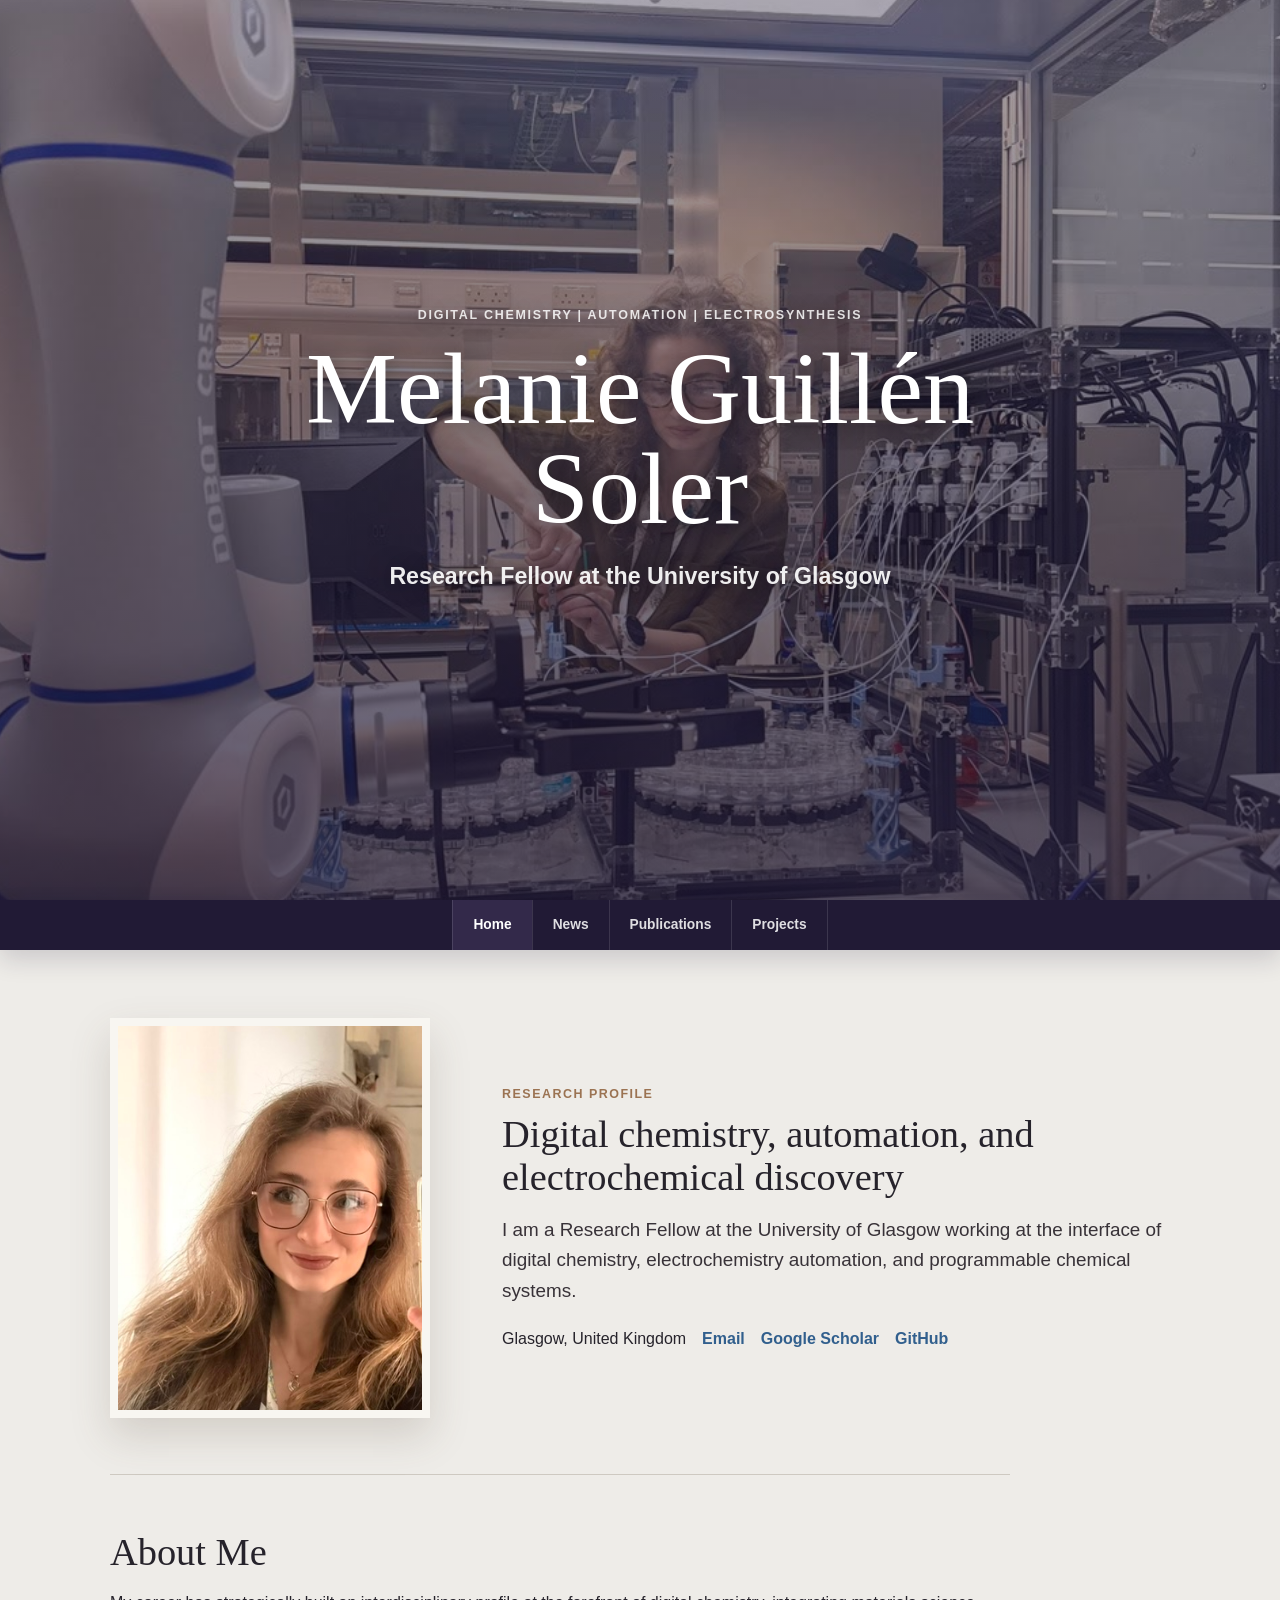
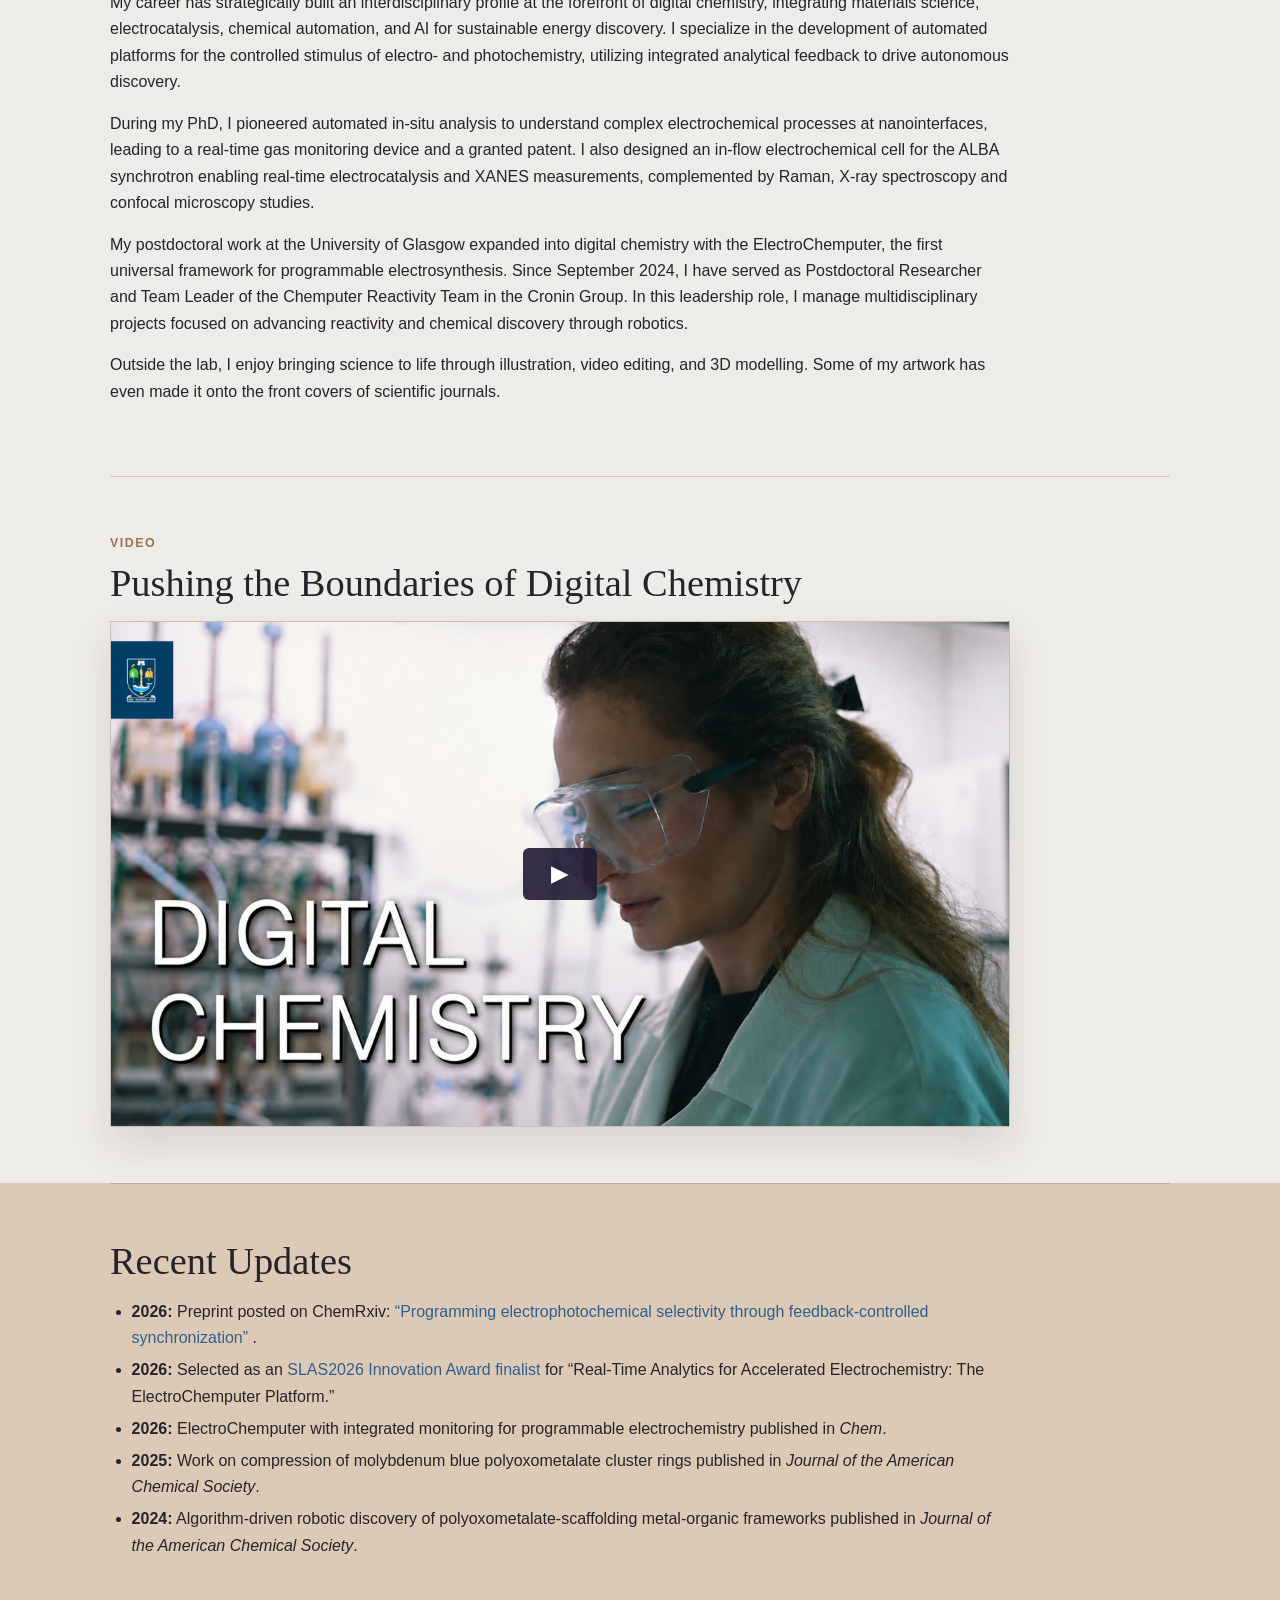
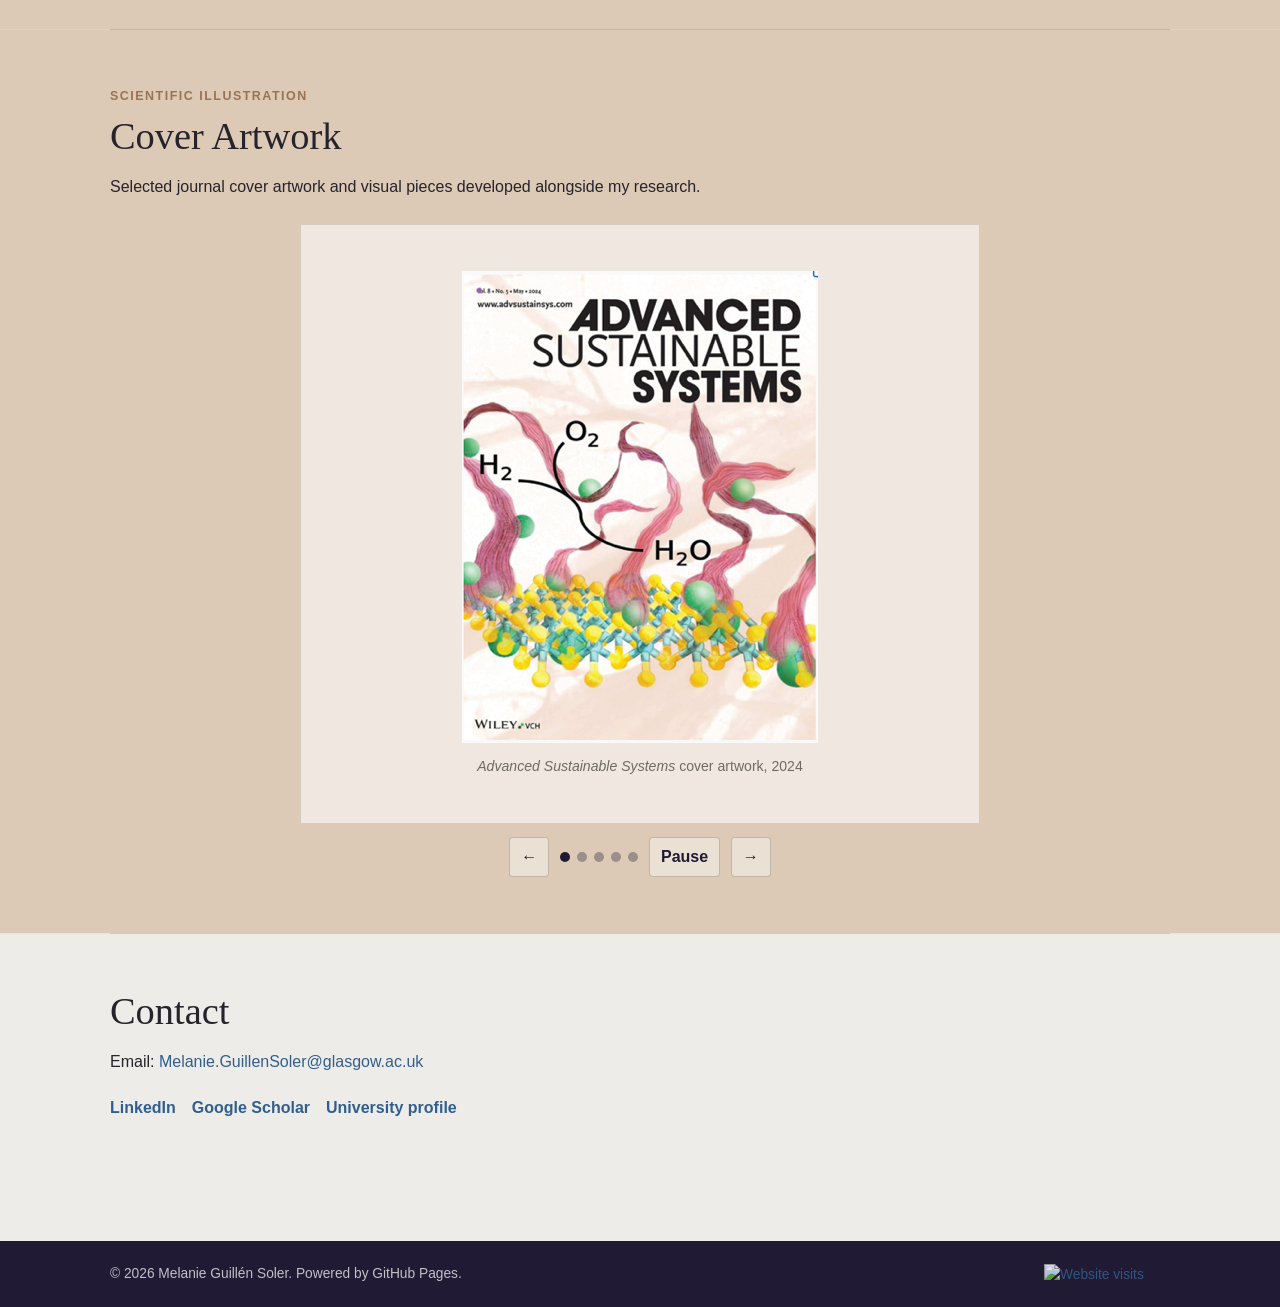
==== commit d75bfd96: "Add ChemRxiv preprint" ====
--- a/index.html
+++ b/index.html
@@ -201,6 +201,12 @@
           <h2>Recent Updates</h2>
           <ul class="updates-list">
             <li>
+              <strong>2026:</strong> Preprint posted on ChemRxiv:
+              <a href="https://chemrxiv.org/doi/abs/10.26434/chemrxiv.15005910/v1" target="_blank" rel="noopener noreferrer">
+                “Programming electrophotochemical selectivity through feedback-controlled synchronization”
+              </a>.
+            </li>
+            <li>
               <strong>2026:</strong> Selected as an
               <a href="https://www.slas.org/events-calendar/slas2026-international-conference-exhibition/present/innovation-award/" target="_blank" rel="noopener noreferrer">
                 SLAS2026 Innovation Award finalist
@@ -790,8 +796,29 @@
         <section class="section publications-section">
           <h2>Publications</h2>
           <p class="section-intro">
-            Peer-reviewed publications listed in my current CV.
+            Peer-reviewed publications and preprints listed in my current CV.
           </p>
+
+          <h3>Preprints</h3>
+          <ol class="publication-list publication-list--preprints">
+            <li class="publication-item">
+              <p class="publication-item__title">
+                <a href="https://chemrxiv.org/doi/abs/10.26434/chemrxiv.15005910/v1" target="_blank" rel="noopener noreferrer">
+                  Programming electrophotochemical selectivity through feedback-controlled synchronization
+                </a>
+              </p>
+              <p class="publication-item__authors">
+                <strong>Melanie Guillén Soler</strong>, Niclas Grocholski, Christian Knittl-Frank,
+                Abhishek Sharma, Mark McNulty, and Leroy Cronin
+              </p>
+              <p class="publication-item__citation">
+                <em>ChemRxiv</em>, 2026. Preprint.
+                <a href="https://doi.org/10.26434/chemrxiv.15005910/v1" target="_blank" rel="noopener noreferrer">
+                  https://doi.org/10.26434/chemrxiv.15005910/v1
+                </a>
+              </p>
+            </li>
+          </ol>
 
           <h3>Published Research</h3>
           <ol class="publication-list">
--- a/style.css
+++ b/style.css
@@ -765,6 +765,7 @@
 .publication-item__citation {
   margin-top: 0.2rem !important;
   font-size: 0.9rem;
+  overflow-wrap: anywhere;
 }
 
 .publication-item__toc {
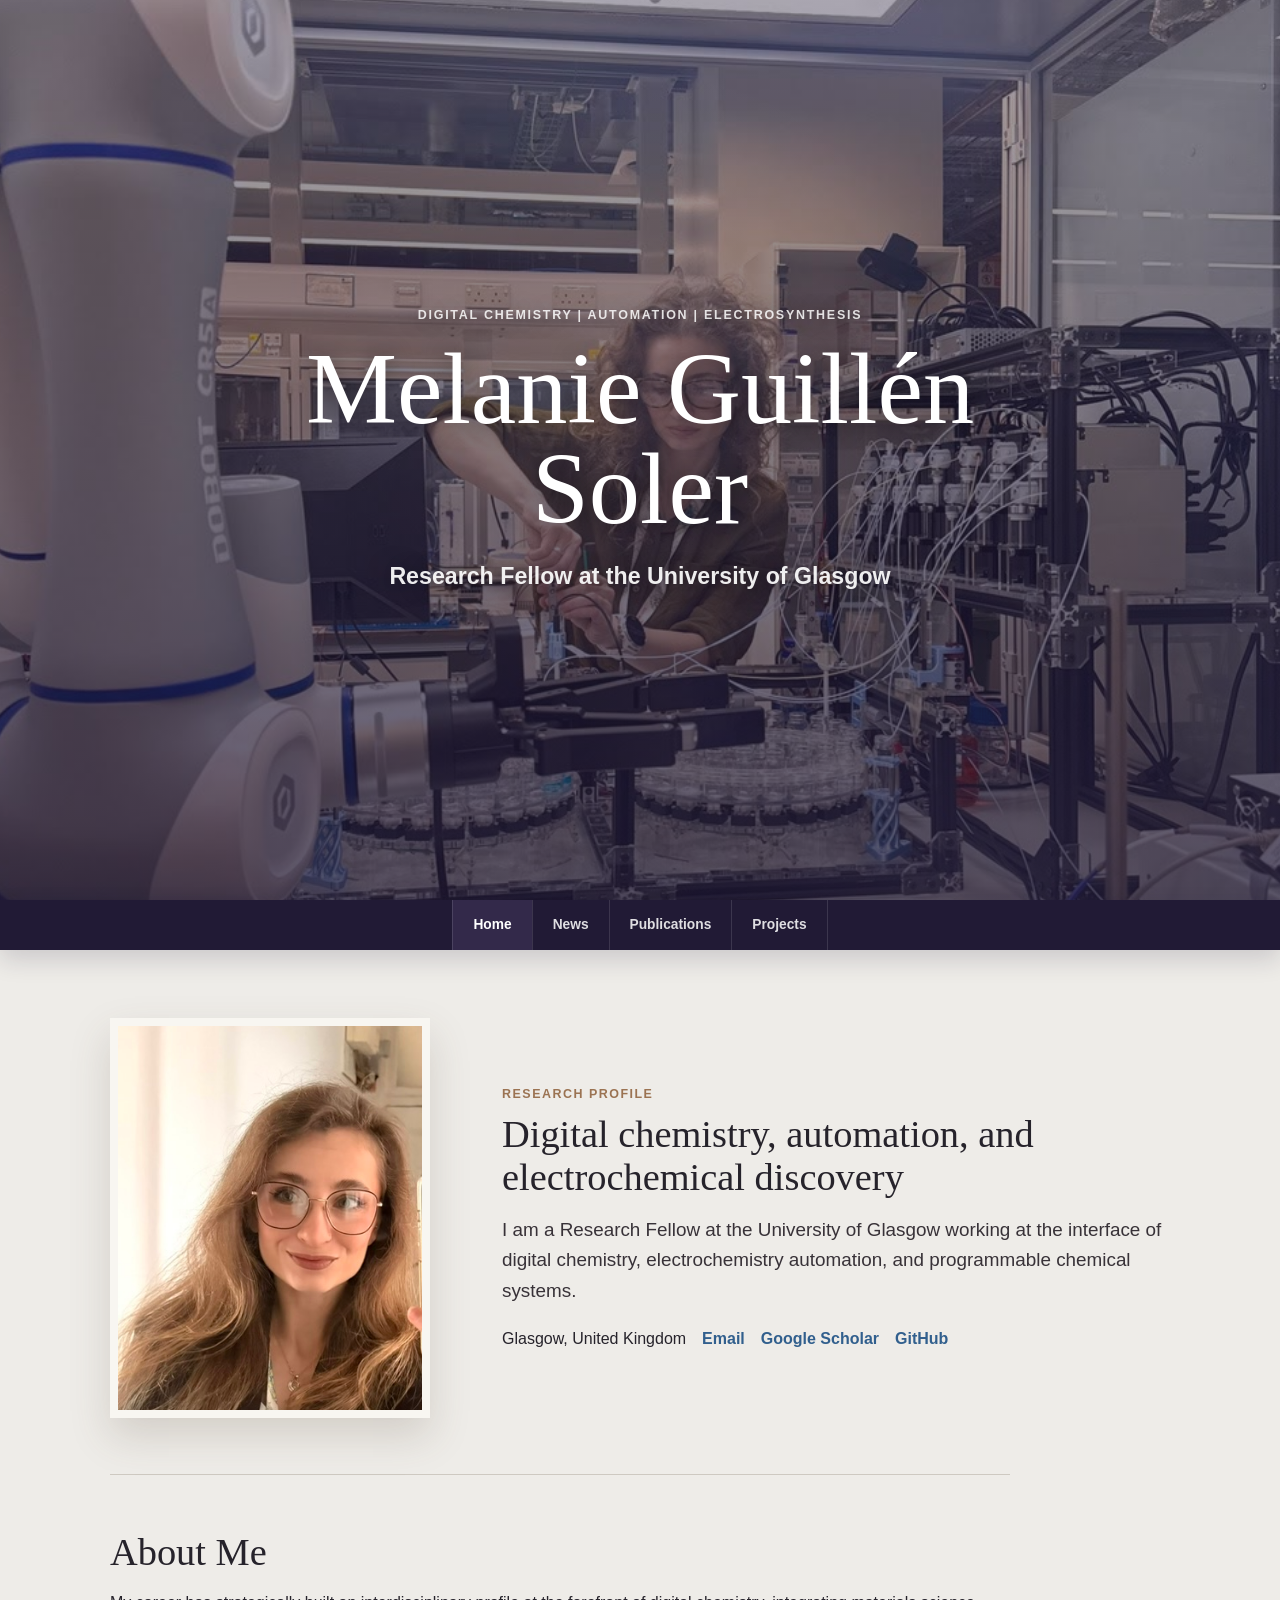
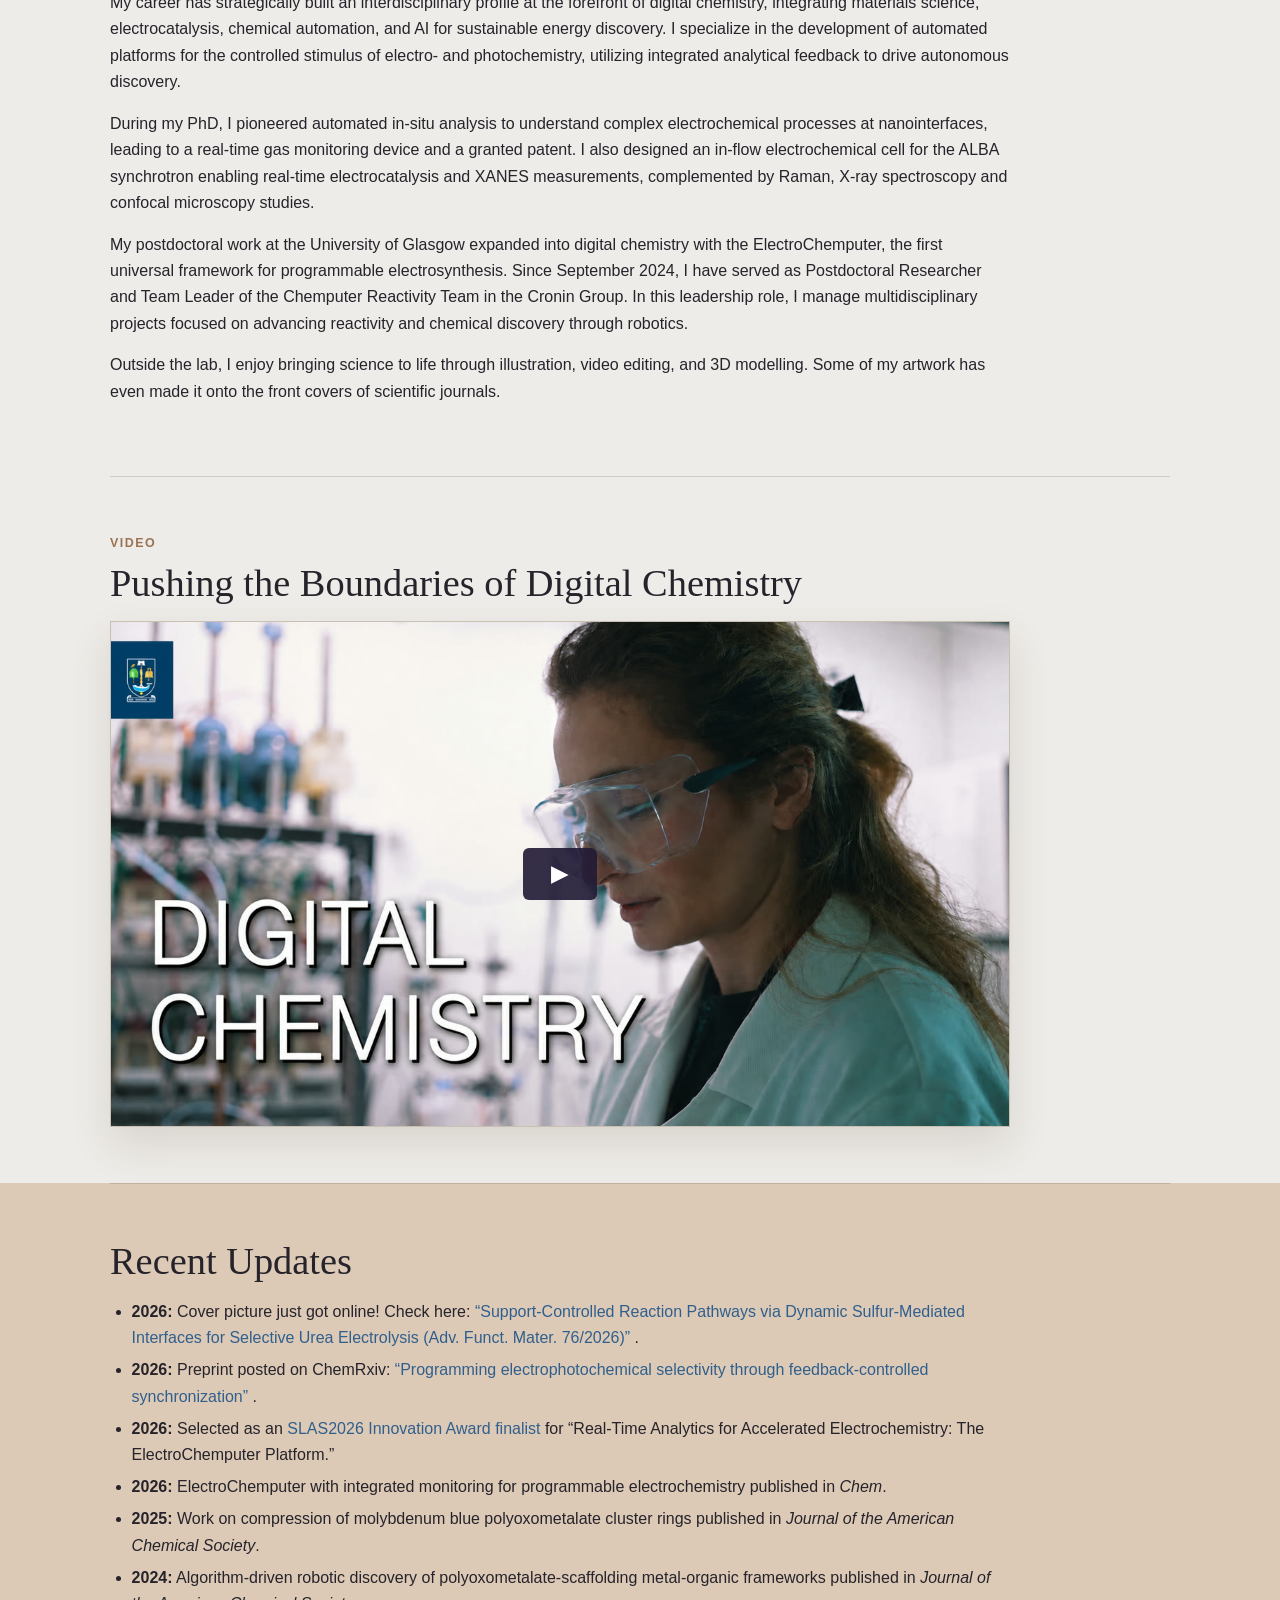
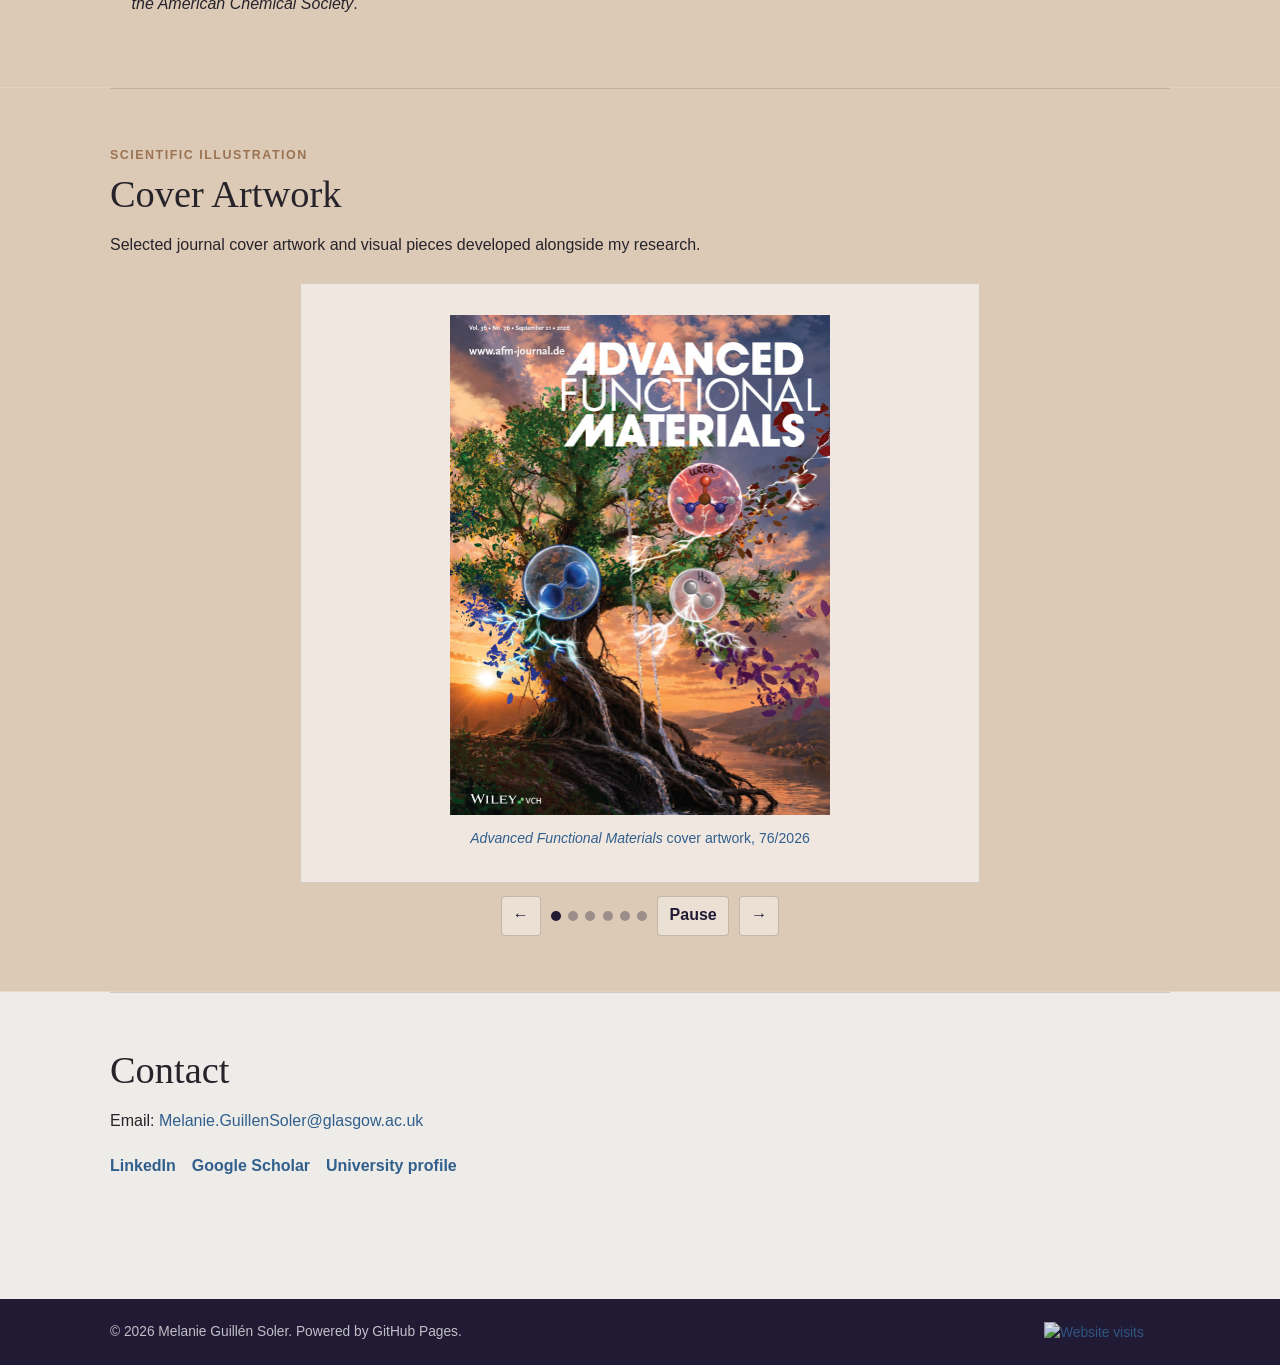
==== commit 33a6656a: "Add Advanced Functional Materials cover artwork Feature the Adv. Funct. Mater. 76/2026 cover as the " ====
--- a/index.html
+++ b/index.html
@@ -201,6 +201,13 @@
           <h2>Recent Updates</h2>
           <ul class="updates-list">
             <li>
+              <strong>2026:</strong> Cover picture just got online! Check here:
+              <a href="https://advanced.onlinelibrary.wiley.com/doi/10.1002/adfm.78220" target="_blank" rel="noopener noreferrer">
+                “Support-Controlled Reaction Pathways via Dynamic Sulfur-Mediated Interfaces for
+                Selective Urea Electrolysis (Adv. Funct. Mater. 76/2026)”
+              </a>.
+            </li>
+            <li>
               <strong>2026:</strong> Preprint posted on ChemRxiv:
               <a href="https://chemrxiv.org/doi/abs/10.26434/chemrxiv.15005910/v1" target="_blank" rel="noopener noreferrer">
                 “Programming electrophotochemical selectivity through feedback-controlled synchronization”
@@ -238,6 +245,21 @@
             <div class="artwork-carousel__viewport" aria-live="polite">
               <div class="artwork-carousel__track" data-carousel-track>
                 <figure class="artwork-carousel__slide is-active" data-carousel-slide>
+                  <img
+                    src="assets/publications/adfm-urea-electrolysis-cover.jpg"
+                    alt="Advanced Functional Materials issue 76/2026 cover artwork designed by Melanie Guillén Soler"
+                    width="761"
+                    height="1000"
+                  />
+                  <figcaption>
+                    <a
+                      href="https://advanced.onlinelibrary.wiley.com/doi/10.1002/adfm.78220"
+                      target="_blank"
+                      rel="noopener noreferrer"
+                    ><em>Advanced Functional Materials</em> cover artwork, 76/2026</a>
+                  </figcaption>
+                </figure>
+                <figure class="artwork-carousel__slide" data-carousel-slide aria-hidden="true">
                   <img
                     src="assets/publications/advanced-sustainable-systems-cover.png"
                     alt="Advanced Sustainable Systems journal cover artwork designed by Melanie Guillén Soler"
@@ -332,14 +354,127 @@
             <div class="news-updates">
               <p class="section-kicker">News</p>
               <h2>Latest Updates</h2>
-              <article class="news-update news-update--empty">
-                <p class="news-update__meta">Coming soon</p>
-                <h3>Updates in preparation</h3>
-                <p>
-                  New announcements, conference notes, and research milestones will be added here as
-                  this section develops.
-                </p>
-              </article>
+              <div class="news-updates__list">
+                <article class="news-update">
+                  <a
+                    class="news-update__media news-update__media--contain"
+                    href="https://chemrxiv.org/doi/abs/10.26434/chemrxiv.15005910/v1"
+                    target="_blank"
+                    rel="noopener noreferrer"
+                    aria-label="Read the electrophotochemical selectivity preprint"
+                  >
+                    <img
+                      src="assets/publications/preprint-electrophotochemical-synchronization.png"
+                      alt="ElectroPhotoChemputer platform and synchronized reaction-control workflow"
+                      loading="lazy"
+                    />
+                  </a>
+                  <div class="news-update__content">
+                    <p class="news-update__meta">July 2026 · Preprint</p>
+                    <h3>
+                      <a
+                        href="https://chemrxiv.org/doi/abs/10.26434/chemrxiv.15005910/v1"
+                        target="_blank"
+                        rel="noopener noreferrer"
+                      >
+                        New preprint: Programming electrophotochemical selectivity
+                      </a>
+                    </h3>
+                    <p>
+                      Our latest work explores how synchronized light, electricity, and real-time
+                      feedback can turn a complex reaction space into an executable chemical program.
+                    </p>
+                    <a
+                      class="news-update__link"
+                      href="https://chemrxiv.org/doi/abs/10.26434/chemrxiv.15005910/v1"
+                      target="_blank"
+                      rel="noopener noreferrer"
+                    >
+                      Read the preprint
+                    </a>
+                  </div>
+                </article>
+
+                <article class="news-update">
+                  <a
+                    class="news-update__media news-update__media--contain"
+                    href="https://advanced.onlinelibrary.wiley.com/doi/10.1002/adfm.76641"
+                    target="_blank"
+                    rel="noopener noreferrer"
+                    aria-label="Read the Advanced Functional Materials paper"
+                  >
+                    <img
+                      src="assets/publications/toc-support-controlled-urea-electrolysis.png"
+                      alt="Graphical abstract for support-controlled selective urea electrolysis"
+                      loading="lazy"
+                    />
+                  </a>
+                  <div class="news-update__content">
+                    <p class="news-update__meta">24 June 2026 · Publication</p>
+                    <h3>
+                      <a
+                        href="https://advanced.onlinelibrary.wiley.com/doi/10.1002/adfm.76641"
+                        target="_blank"
+                        rel="noopener noreferrer"
+                      >
+                        Published in Advanced Functional Materials
+                      </a>
+                    </h3>
+                    <p>
+                      A project that began during my PhD is now published, showing how dynamic
+                      sulfur-mediated catalyst-support interfaces can steer selective urea electrolysis.
+                    </p>
+                    <a
+                      class="news-update__link"
+                      href="https://advanced.onlinelibrary.wiley.com/doi/10.1002/adfm.76641"
+                      target="_blank"
+                      rel="noopener noreferrer"
+                    >
+                      Read the paper
+                    </a>
+                  </div>
+                </article>
+
+                <article class="news-update">
+                  <a
+                    class="news-update__media news-update__media--photo"
+                    href="https://www.slas.org/events-calendar/slas2026-international-conference-exhibition/present/innovation-award/"
+                    target="_blank"
+                    rel="noopener noreferrer"
+                    aria-label="View the SLAS2026 Innovation Award finalists"
+                  >
+                    <img
+                      src="assets/news/linkedin-slas2026-talk.jpg"
+                      alt="Melanie Guillén Soler at the SLAS2026 Innovation Award finalists display"
+                      loading="lazy"
+                    />
+                  </a>
+                  <div class="news-update__content">
+                    <p class="news-update__meta">February 2026 · Recognition</p>
+                    <h3>
+                      <a
+                        href="https://www.slas.org/events-calendar/slas2026-international-conference-exhibition/present/innovation-award/"
+                        target="_blank"
+                        rel="noopener noreferrer"
+                      >
+                        SLAS2026 Innovation Award Finalist
+                      </a>
+                    </h3>
+                    <p>
+                      I presented “Real-Time Analytics for Accelerated Electrochemistry: The
+                      ElectroChemputer Platform” as one of five Innovation Award finalists in Boston.
+                    </p>
+                    <a
+                      class="news-update__link"
+                      href="https://www.slas.org/events-calendar/slas2026-international-conference-exhibition/present/innovation-award/"
+                      target="_blank"
+                      rel="noopener noreferrer"
+                    >
+                      View the award finalists
+                    </a>
+                  </div>
+                </article>
+              </div>
             </div>
 
             <aside class="social-feed" id="social-feed" aria-label="Social media feed">
@@ -367,6 +502,55 @@
                   </div>
                   <span class="linkedin-post__badge" aria-label="LinkedIn">in</span>
                 </div>
+                <p class="linkedin-post__body">Check out our last preprint on "Programming electrophotochemical selectivity through feedback-controlled synchronization" 😊 https://lnkd.in/ePxeRbau
+
+In this work, we explore how synchronized light, electricity, and real-time feedback can steer electro-photo-chemical selectivity, turning a complex reaction space into something programmable. Great team work within the Cronin group. 👏
+
+#DigitalChemistry #Electrochemistry #Photochemistry #Automation #ChemRxiv</p>
+                <a
+                  class="linkedin-post__link-preview"
+                  href="https://chemrxiv.org/doi/abs/10.26434/chemrxiv.15005910/v1"
+                  target="_blank"
+                  rel="noopener noreferrer"
+                >
+                  <strong>Programming electrophotochemical selectivity through feedback-controlled synchronization | ChemRxiv</strong>
+                  <span>chemrxiv.org</span>
+                </a>
+                <div class="linkedin-post__actions">
+                  <span>Preprint</span>
+                  <a
+                    href="https://www.linkedin.com/feed/update/urn:li:activity:7482406916586033153/"
+                    target="_blank"
+                    rel="noopener noreferrer"
+                  >
+                    View on LinkedIn
+                  </a>
+                  <a
+                    href="https://chemrxiv.org/doi/abs/10.26434/chemrxiv.15005910/v1"
+                    target="_blank"
+                    rel="noopener noreferrer"
+                  >
+                    Read preprint
+                  </a>
+                </div>
+              </article>
+
+              <article class="linkedin-post">
+                <div class="linkedin-post__top">
+                  <img
+                    class="linkedin-post__avatar"
+                    src="assets/profile.jpeg"
+                    alt=""
+                    width="52"
+                    height="52"
+                    loading="lazy"
+                  />
+                  <div class="linkedin-post__identity">
+                    <p class="linkedin-post__name">Melanie Guillén Soler</p>
+                    <p class="linkedin-post__source">Research Fellow at the University of Glasgow · July 2026</p>
+                  </div>
+                  <span class="linkedin-post__badge" aria-label="LinkedIn">in</span>
+                </div>
                 <p class="linkedin-post__body">I’m very happy to share that our article, “Support-Controlled Reaction Pathways via Dynamic Sulfur-Mediated Interfaces for Selective Urea Electrolysis,” has been published in Advanced Functional Materials 🥳
 
 This work is especially meaningful to me, as it started during the first years of my PhD in Santiago de Compostela. Looking back, it represents many experiments, discussions, challenges, and learning moments that helped shape me as a researcher.
@@ -817,6 +1001,13 @@
                   https://doi.org/10.26434/chemrxiv.15005910/v1
                 </a>
               </p>
+              <figure class="publication-item__toc">
+                <img
+                  src="assets/publications/preprint-electrophotochemical-synchronization.png"
+                  alt="ElectroPhotoChemputer platform, reaction module, irradiation setup, and synchronized sensor readings"
+                  loading="lazy"
+                />
+              </figure>
             </li>
           </ol>
 
@@ -1092,6 +1283,53 @@
             height="818"
             loading="lazy"
           />
+          <div class="projects-gallery" aria-label="Project and laboratory photographs">
+            <img
+              class="projects-gallery__item"
+              src="assets/projects/electrochemputer-platform.jpeg"
+              alt="Automated electrochemical platform with parallel reaction vessels"
+              width="360"
+              height="480"
+              loading="lazy"
+            />
+            <img
+              class="projects-gallery__item"
+              src="assets/projects/electrophotochemical-cell.jpeg"
+              alt="Illuminated electrochemical cell with electrodes and integrated sensors"
+              width="768"
+              height="1024"
+              loading="lazy"
+            />
+            <img
+              class="projects-gallery__item"
+              src="assets/projects/automated-chemistry-bench.jpeg"
+              alt="Automated chemistry platform with reactors, pumps, and analytical equipment"
+              width="1024"
+              height="768"
+              loading="lazy"
+            />
+            <video
+              class="projects-gallery__item"
+              controls
+              playsinline
+              preload="metadata"
+              poster="assets/projects/electrochemputer-demo-poster.jpg"
+              width="1080"
+              height="1920"
+              aria-label="Video of an electrophotochemical reactor operating under illumination"
+            >
+              <source src="assets/projects/electrochemputer-demo-web.mp4" type="video/mp4" />
+              Your browser does not support embedded video.
+            </video>
+            <img
+              class="projects-gallery__item"
+              src="assets/projects/acs-fall-2025-team.jpeg"
+              alt="Chemistry researchers at the ACS Fall 2025 meeting in Washington, DC"
+              width="665"
+              height="1182"
+              loading="lazy"
+            />
+          </div>
         </section>
       </div>
   </main>
--- a/style.css
+++ b/style.css
@@ -483,13 +483,46 @@
 }
 
 .news-update {
+  overflow: hidden;
+  border-radius: 8px;
   background: rgba(255, 255, 255, 0.62);
   border: 1px solid rgba(122, 108, 92, 0.22);
   box-shadow: 0 14px 30px rgba(88, 72, 54, 0.1);
 }
 
-.news-update {
-  padding: clamp(1.35rem, 3vw, 2rem);
+.news-updates__list {
+  display: grid;
+  gap: 1.25rem;
+}
+
+.news-update__media {
+  display: flex;
+  width: 100%;
+  aspect-ratio: 4 / 3;
+  align-items: center;
+  justify-content: center;
+  border-bottom: 1px solid rgba(122, 108, 92, 0.22);
+  background: #f5f3ef;
+}
+
+.news-update__media img {
+  display: block;
+  width: 100%;
+  height: 100%;
+}
+
+.news-update__media--contain img {
+  padding: 0.7rem;
+  object-fit: contain;
+}
+
+.news-update__media--photo img {
+  object-fit: cover;
+  object-position: center 42%;
+}
+
+.news-update__content {
+  padding: 1.25rem;
 }
 
 .news-update__meta,
@@ -509,6 +542,24 @@
   color: #191919;
   font-size: 1.05rem;
   line-height: 1.28;
+}
+
+.news-update h3 a {
+  color: inherit;
+}
+
+.news-update__content > p:not(.news-update__meta) {
+  margin: 0;
+  color: var(--muted);
+  font-size: 0.92rem;
+  line-height: 1.55;
+}
+
+.news-update__link {
+  display: inline-flex;
+  margin-top: 0.9rem;
+  font-size: 0.88rem;
+  font-weight: 800;
 }
 
 .news-update p:last-child,
@@ -688,6 +739,32 @@
   object-fit: cover;
 }
 
+.linkedin-post__link-preview {
+  display: grid;
+  padding: 0.9rem 1rem;
+  border-top: 1px solid #e5e3df;
+  border-bottom: 1px solid #e5e3df;
+  background: #f3f2ef;
+  color: #191919;
+  gap: 0.2rem;
+}
+
+.linkedin-post__link-preview strong {
+  font-size: 0.9rem;
+  line-height: 1.35;
+}
+
+.linkedin-post__link-preview span {
+  color: #666;
+  font-size: 0.8rem;
+}
+
+.linkedin-post__link-preview:hover strong,
+.linkedin-post__link-preview:focus-visible strong {
+  color: #0a66c2;
+  text-decoration: underline;
+}
+
 .linkedin-post__actions {
   display: flex;
   flex-wrap: wrap;
@@ -769,13 +846,14 @@
 }
 
 .publication-item__toc {
-  display: flex;
-  width: min(100%, 620px);
-  min-height: 110px;
+  display: inline-flex;
+  width: fit-content;
+  max-width: min(100%, 780px);
   margin: 1rem auto 0;
-  padding: 0.55rem;
+  padding: 0.25rem;
   align-items: center;
   justify-content: center;
+  box-sizing: border-box;
   border: 1px solid var(--border);
   background: #fff;
 }
@@ -785,12 +863,19 @@
   width: auto;
   max-width: 100%;
   height: auto;
-  max-height: 240px;
+  max-height: 420px;
   object-fit: contain;
 }
 
 .publication-item__toc--cover img {
-  max-height: 280px;
+  max-height: 460px;
+}
+
+@media (max-width: 640px) {
+  .publication-item__toc img,
+  .publication-item__toc--cover img {
+    max-height: 340px;
+  }
 }
 
 .patent-list {
@@ -808,6 +893,23 @@
   margin-top: 1.25rem;
   border: 8px solid var(--paper);
   box-shadow: 0 18px 38px rgba(88, 72, 54, 0.16);
+}
+
+.projects-gallery {
+  width: min(100%, 760px);
+  margin-top: 1rem;
+  columns: 2 280px;
+  column-gap: 1rem;
+}
+
+.projects-gallery__item {
+  display: block;
+  width: 100%;
+  height: auto;
+  margin: 0 0 1rem;
+  break-inside: avoid;
+  border: 8px solid var(--paper);
+  box-shadow: 0 14px 30px rgba(88, 72, 54, 0.14);
 }
 
 .site-footer {
@@ -945,4 +1047,8 @@
     gap: 0.45rem;
   }
 
-}
+  .projects-gallery {
+    columns: 1;
+  }
+
+}
